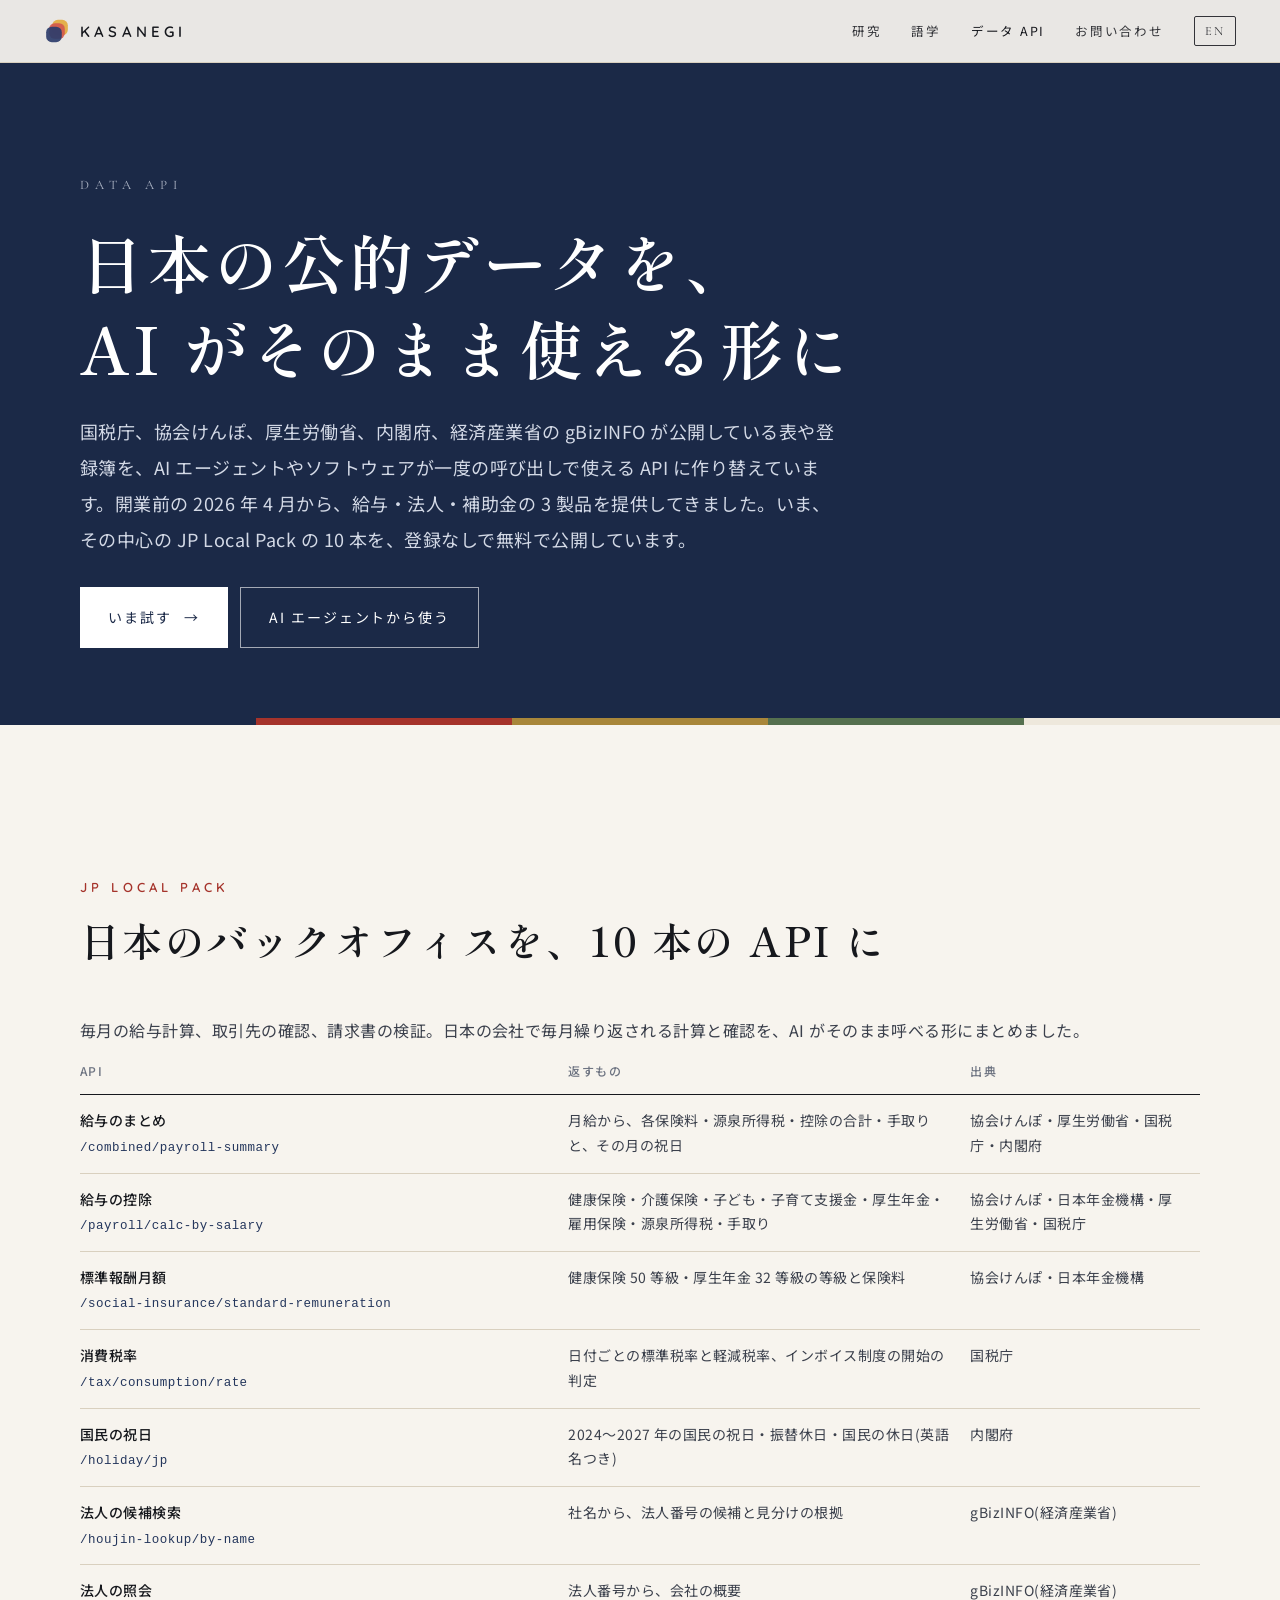
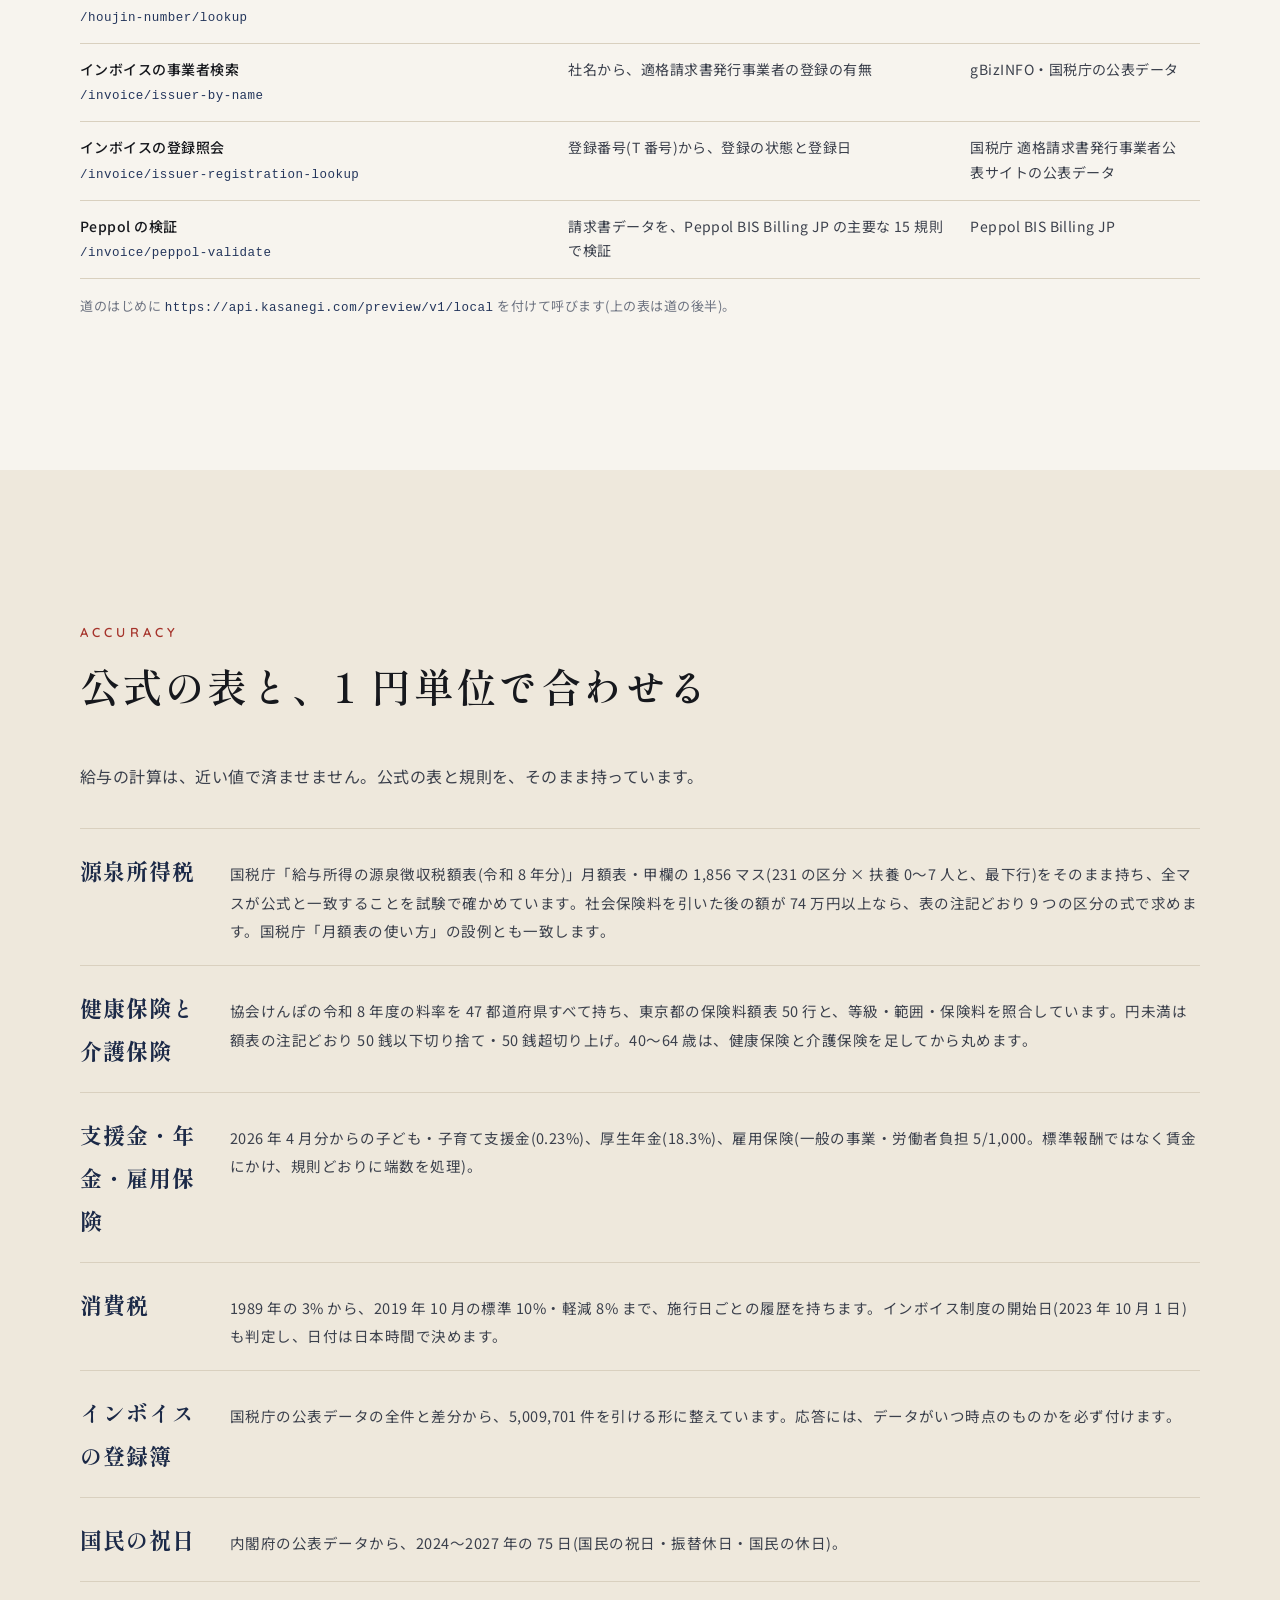
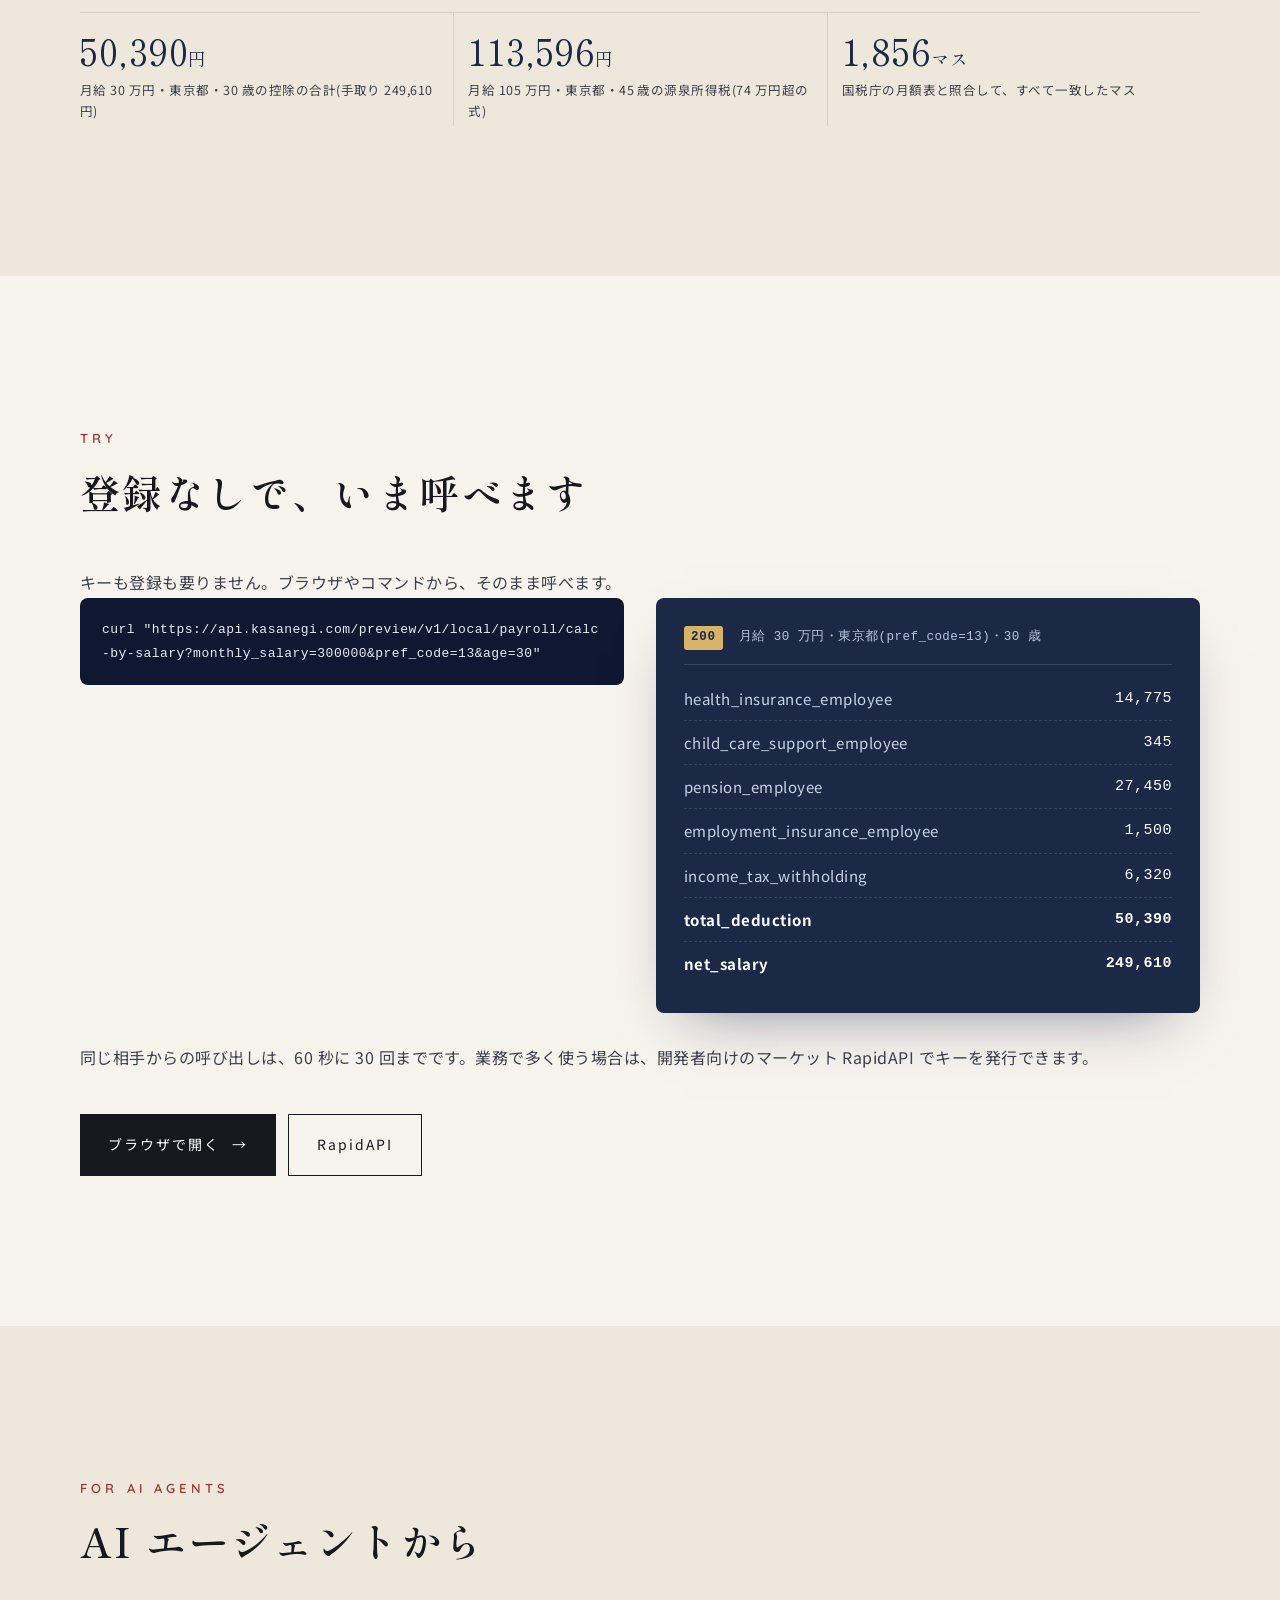
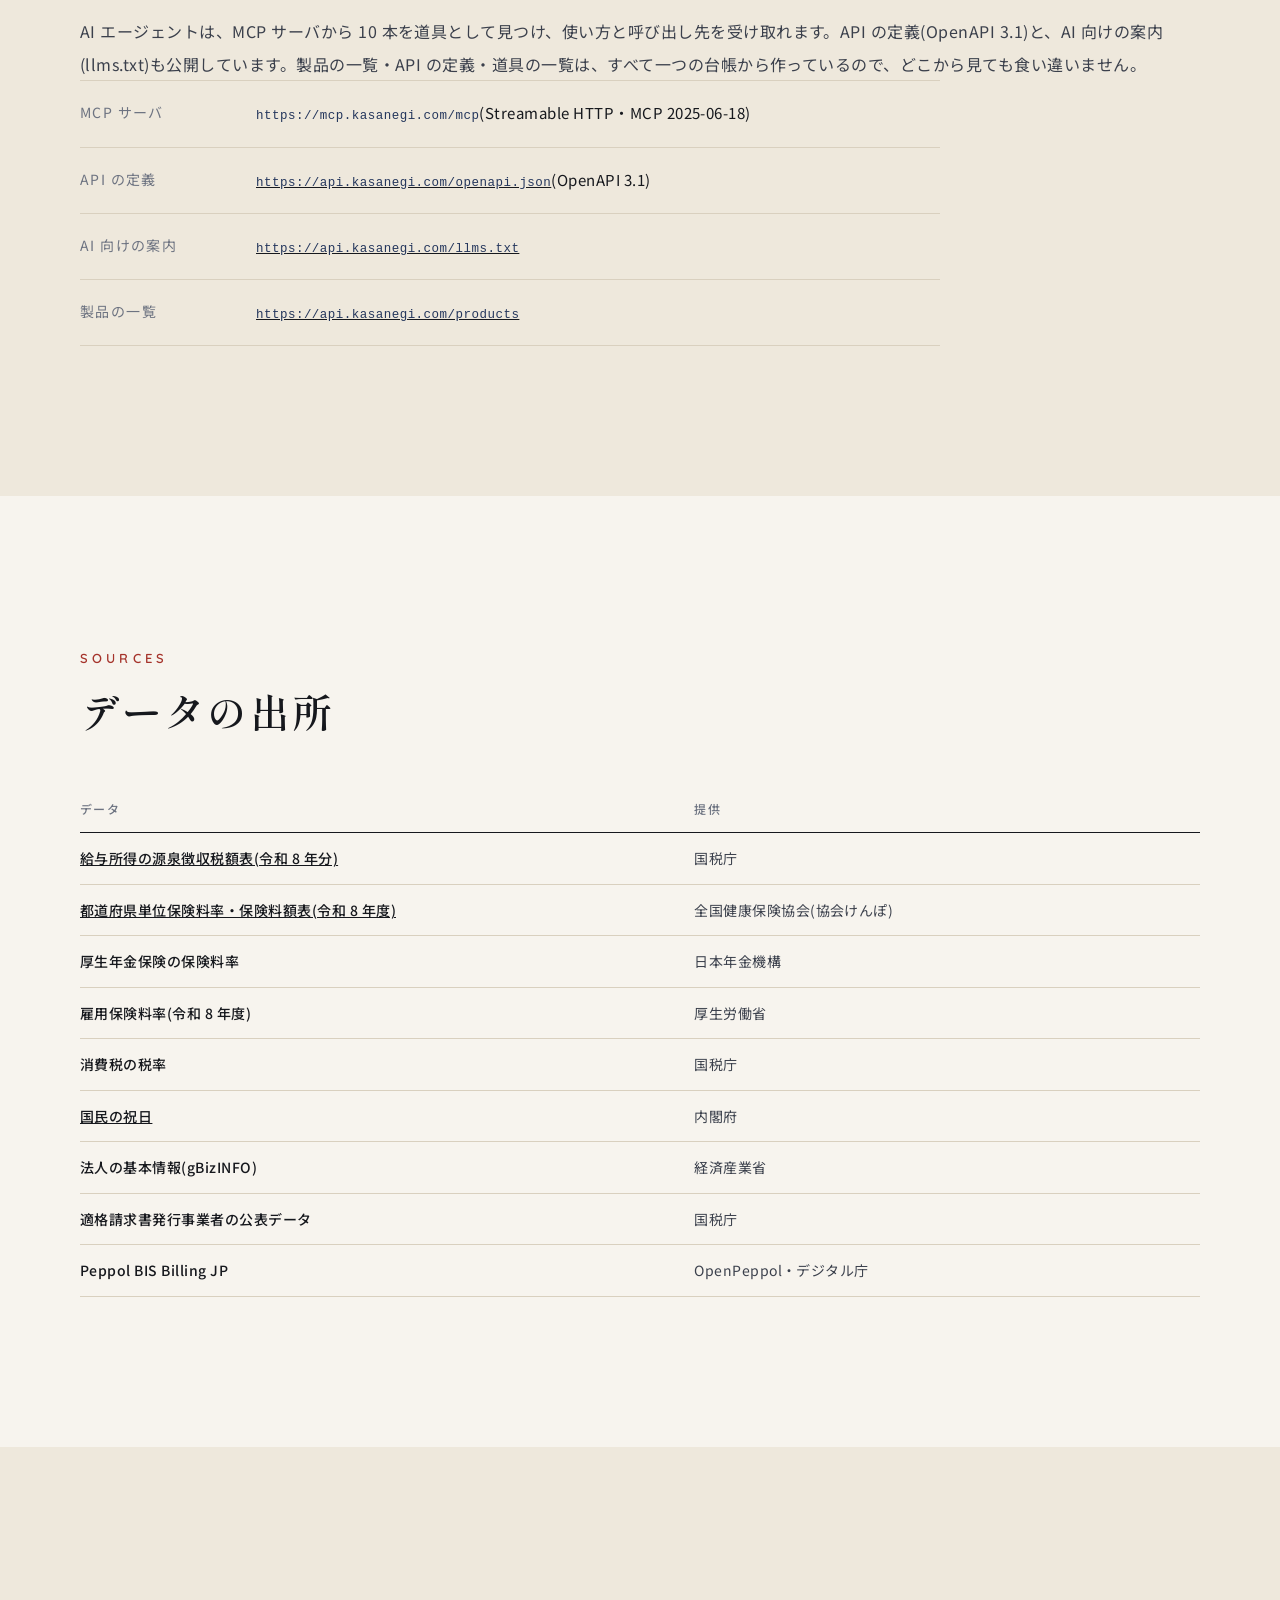
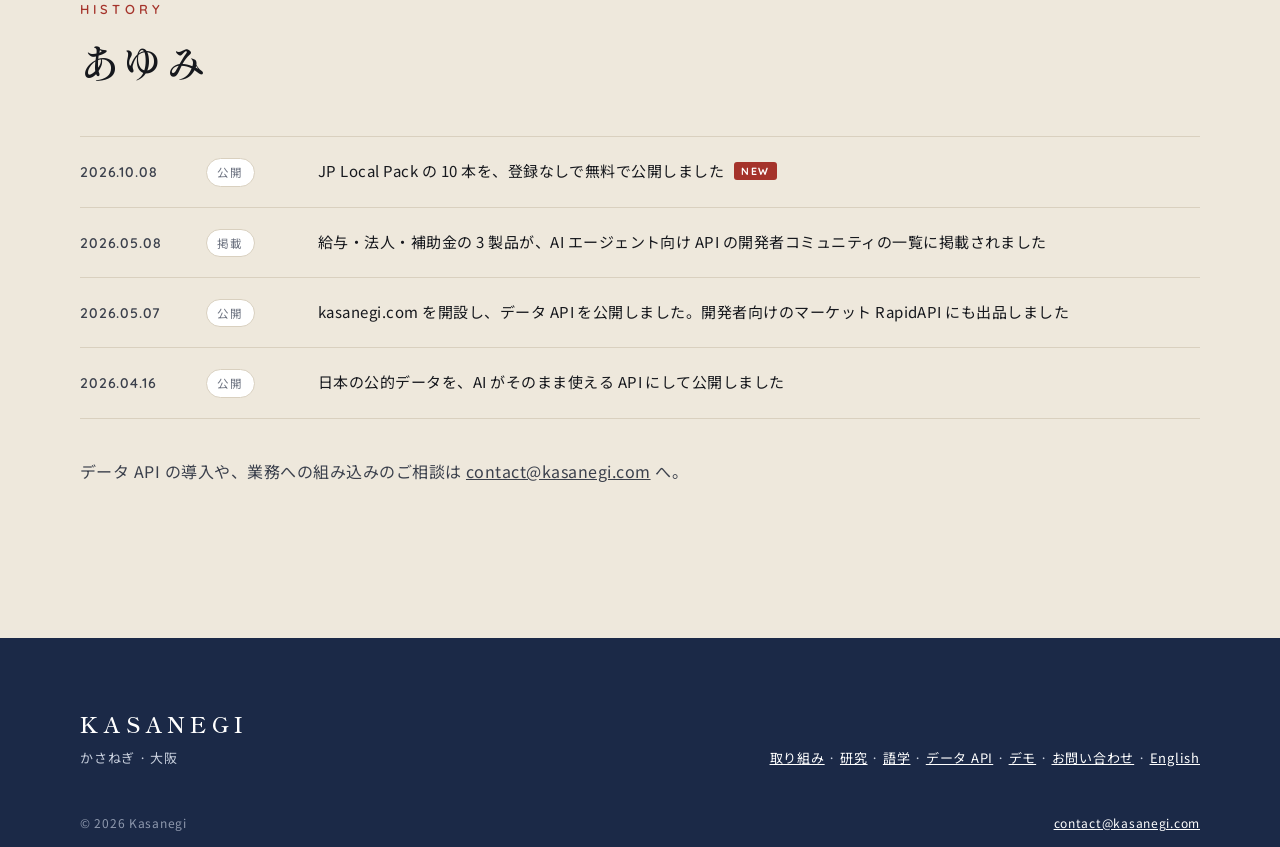
==== api/index.html @ bdefca05 "Add /api/ page: JP Local Pack's 10 APIs, accuracy against official tables, try without signup, MCP/O" ====
<!doctype html>
<html lang="ja">
<head>
<meta charset="utf-8">
<meta name="viewport" content="width=device-width,initial-scale=1">
<title>データ API JP Local Pack | かさねぎ Kasanegi</title>
<meta name="description" content="日本の公的データを、AI エージェントがそのまま使える API に。給与・社会保険・源泉所得税・消費税・祝日・法人番号・インボイス・Peppol の 10 本を、登録なしで無料で公開しています。MCP 対応。">
<link rel="canonical" href="https://kasanegi.com/api/">
<meta property="og:type" content="website">
<meta property="og:site_name" content="かさねぎ Kasanegi">
<meta property="og:title" content="データ API JP Local Pack | かさねぎ">
<meta property="og:description" content="給与・社会保険・源泉所得税・消費税・祝日・法人番号・インボイス・Peppol。日本のバックオフィスの公的データを、AI エージェントがそのまま呼べる 10 本の API に。">
<meta property="og:image" content="https://kasanegi.com/assets/og.png">
<meta property="og:url" content="https://kasanegi.com/api/">
<meta name="twitter:card" content="summary_large_image">
<link rel="icon" href="/assets/kasanegi-mark.svg" type="image/svg+xml">
<link rel="preconnect" href="https://fonts.googleapis.com">
<link rel="preconnect" href="https://fonts.gstatic.com" crossorigin>
<link href="https://fonts.googleapis.com/css2?family=Quicksand:wght@500;600;700&family=Shippori+Mincho:wght@500;600;700&family=Noto+Sans+JP:wght@400;500;700&family=Cormorant+Garamond:wght@500;600&display=swap" rel="stylesheet">
<link rel="stylesheet" href="/assets/style.css">
<script>document.documentElement.classList.add('js')</script>
<style>
  html:not(.js) .reveal{opacity:1;transform:none}
  .together .lede{text-wrap:pretty;word-break:auto-phrase}
  .phero h1{word-break:auto-phrase}
  .nw{display:inline-block}
  .sub-h{margin:84px 0 22px}
  .sub-h + .plate{margin-top:0}
  .split.top-start{align-items:start}
  .split.method-note{margin-top:96px;align-items:start}
  .visual h3{font-size:22px}
  .visual .tag{font-size:12px;letter-spacing:.14em;color:var(--beni);margin-bottom:6px}
  .visual .facts{margin-top:16px}
  .visual .facts > div,.horizon .facts > div{grid-template-columns:4.6em 1fr;gap:12px;padding:12px 0}
  .visual .facts dt,.horizon .facts dt{font-size:12.5px;padding-top:2px}
  .visual .facts dd,.horizon .facts dd{font-size:14px;line-height:1.85;color:var(--ink2)}

  /* 段の工程図 */
  .steps{list-style:none;margin-top:56px;display:grid;grid-template-columns:repeat(4,minmax(0,1fr));border-top:2px solid var(--ai)}
  .step{position:relative;padding:30px 22px 6px 0}
  .step + .step{padding-left:22px;border-left:1px solid var(--line)}
  .step::before{content:"";position:absolute;top:-8px;left:-7px;width:14px;height:14px;border-radius:50%;background:var(--paper2);border:2px solid var(--ai)}
  .step:first-child::before{left:0}
  .step .k{display:block;font-family:var(--latin);font-size:40px;line-height:1;color:var(--beni)}
  .step h3{font-size:19px;line-height:1.6;margin:14px 0 4px}
  .step dt{margin-top:16px;font-size:12px;letter-spacing:.14em;color:var(--mute)}
  .step dd{margin-top:4px;font-size:14px;line-height:1.85;color:var(--ink2)}
  .step dd.res{color:var(--ink)}
  @media(max-width:980px){.steps{grid-template-columns:repeat(2,minmax(0,1fr))}.step:nth-child(3){padding-left:0;border-left:0}.step:nth-child(n+3){margin-top:30px;border-top:1px solid var(--line)}.step:nth-child(3)::before{left:0}}
  @media(max-width:600px){.steps{grid-template-columns:1fr}.step,.step + .step{padding:30px 0 6px;border-left:0}.step + .step{margin-top:24px;border-top:1px solid var(--line)}.step::before,.step:nth-child(3)::before{left:0}}

  /* 模式図 */
  .rrim{margin:0}
  .rrim svg{width:100%;height:auto;display:block;overflow:visible}
  .rrim text{font-family:var(--sans);font-size:12px;fill:var(--ink2)}
  .rrim .th{font-family:var(--serif);font-size:13.5px;font-weight:600;fill:var(--ink)}
  .rrim .sm{font-size:10.5px;fill:var(--mute)}

  /* 表 */
  .tbl{width:100%;border-collapse:collapse;table-layout:fixed;font-size:14px;line-height:1.75}
  .tbl col.c1{width:34%}.tbl col.c2{width:28%}.tbl col.c3{width:16%}.tbl col.c4{width:22%}
  .tbl th,.tbl td{text-align:left;vertical-align:top;padding:13px 18px 13px 0;border-bottom:1px solid var(--line)}
  .tbl thead th{font-size:12px;font-weight:500;letter-spacing:.12em;color:var(--mute);border-bottom:1px solid var(--ink)}
  .tbl tbody th{font-weight:500;color:var(--ink)}
  .tbl td{color:var(--ink2)}
  @media(max-width:720px){.tbl thead{display:none}.tbl,.tbl tbody,.tbl tr,.tbl th,.tbl td{display:block;width:auto}.tbl tr{padding:14px 0;border-bottom:1px solid var(--line)}.tbl tbody th,.tbl td{border:0;padding:2px 0;width:auto}.tbl td::before{content:attr(data-l);display:inline-block;min-width:4.4em;margin-right:8px;font-size:11.5px;letter-spacing:.1em;color:var(--mute)}}

  /* 直径に合わせた並べ図 */
  .dgrid{margin-top:32px;display:grid;grid-template-columns:repeat(4,minmax(0,1fr));gap:30px 22px}
  .dgrid figure{margin:0}
  .dgrid img{width:100%;height:auto;aspect-ratio:1/1;background:var(--paper);border:1px solid var(--line);border-radius:3px}
  .dgrid figcaption{margin-top:10px;line-height:1.6}
  .dgrid figcaption b{display:block;font-family:var(--serif);font-size:16px;font-weight:600;letter-spacing:.04em}
  .dgrid figcaption span{display:block;font-size:12.5px;color:var(--mute)}
  .dgrid .dlegend{align-self:center;font-size:12.5px;line-height:1.85;color:var(--mute);padding-left:16px;border-left:2px solid var(--beni)}
  @media(max-width:760px){.dgrid{grid-template-columns:repeat(2,minmax(0,1fr));gap:24px 16px}.dgrid .dlegend{grid-column:1/-1}}

  /* 進み方の記録 */
  .tl{margin-top:36px}
  .tl p b{font-weight:700;color:var(--ink)}
  .tl p span{display:block;margin-top:2px;font-size:14.5px;color:var(--ink2)}
</style>
<script type="application/ld+json">
{
  "@context": "https://schema.org",
  "@type": "WebAPI",
  "name": "JP Local Pack",
  "description": "Japanese public data as APIs for AI agents: payroll deductions, social insurance grades, withholding income tax (NTA monthly table, all 1,856 cells), consumption tax, national holidays, corporate numbers, qualified invoice issuer registry, and Peppol invoice validation.",
  "url": "https://kasanegi.com/api/",
  "documentation": "https://api.kasanegi.com/openapi.json",
  "termsOfService": "https://kasanegi.com/api/",
  "provider": {"@type": "Organization", "name": "Kasanegi", "alternateName": "かさねぎ", "url": "https://kasanegi.com/"},
  "isAccessibleForFree": true
}
</script>
</head>
<body>

<header class="top always" id="top">
  <a class="brand" href="/" aria-label="かさねぎ トップへ"><img src="/assets/kasanegi-mark.svg" alt="" width="26" height="26"><span class="logo-type">KASANEGI</span></a>
  <nav aria-label="メイン">
    <a href="/research/">研究</a>
    <a href="/reader/">語学</a>
    <a href="/api/" aria-current="page">データ API</a>
    <a class="hide-sm" href="/#contact">お問い合わせ</a>
    <a class="lang" href="/en/" hreflang="en" lang="en">EN</a>
  </nav>
</header>

<main>

<section class="phero">
  <div class="wrap">
    <p class="kicker">DATA API</p>
    <h1>日本の公的データを、<span class="nw">AI がそのまま使える形に</span></h1>
    <p>国税庁、協会けんぽ、厚生労働省、内閣府、経済産業省の gBizINFO が公開している表や登録簿を、AI エージェントやソフトウェアが一度の呼び出しで使える API に作り替えています。開業前の 2026 年 4 月から、給与・法人・補助金の 3 製品を提供してきました。いま、その中心の JP Local Pack の 10 本を、登録なしで無料で公開しています。</p>
    <div class="btns"><a class="btn light" href="#try">いま試す <span class="arrow">→</span></a><a class="btn ghost on-dark" href="#agents">AI エージェントから使う</a></div>
  </div>
</section>

<div class="kasane" aria-hidden="true"><i></i><i></i><i></i><i></i><i></i></div>

<section class="block" id="local-pack">
  <div class="wrap">
    <div class="reveal">
      <p class="eyebrow">JP LOCAL PACK</p>
      <h2 class="sec-h">日本のバックオフィスを、10 本の API に</h2>
      <p class="body">毎月の給与計算、取引先の確認、請求書の検証。日本の会社で毎月繰り返される計算と確認を、AI がそのまま呼べる形にまとめました。</p>
    </div>
    <div class="reveal">
      <table class="tbl api-tbl">
        <colgroup><col class="c1"><col class="c2"><col class="c3"></colgroup>
        <thead><tr><th scope="col">API</th><th scope="col">返すもの</th><th scope="col">出典</th></tr></thead>
        <tbody>
          <tr><th scope="row">給与のまとめ<br><code class="ep">/combined/payroll-summary</code></th><td data-l="返すもの">月給から、各保険料・源泉所得税・控除の合計・手取りと、その月の祝日</td><td data-l="出典">協会けんぽ・厚生労働省・国税庁・内閣府</td></tr>
          <tr><th scope="row">給与の控除<br><code class="ep">/payroll/calc-by-salary</code></th><td data-l="返すもの">健康保険・介護保険・子ども・子育て支援金・厚生年金・雇用保険・源泉所得税・手取り</td><td data-l="出典">協会けんぽ・日本年金機構・厚生労働省・国税庁</td></tr>
          <tr><th scope="row">標準報酬月額<br><code class="ep">/social-insurance/standard-remuneration</code></th><td data-l="返すもの">健康保険 50 等級・厚生年金 32 等級の等級と保険料</td><td data-l="出典">協会けんぽ・日本年金機構</td></tr>
          <tr><th scope="row">消費税率<br><code class="ep">/tax/consumption/rate</code></th><td data-l="返すもの">日付ごとの標準税率と軽減税率、インボイス制度の開始の判定</td><td data-l="出典">国税庁</td></tr>
          <tr><th scope="row">国民の祝日<br><code class="ep">/holiday/jp</code></th><td data-l="返すもの">2024〜2027 年の国民の祝日・振替休日・国民の休日(英語名つき)</td><td data-l="出典">内閣府</td></tr>
          <tr><th scope="row">法人の候補検索<br><code class="ep">/houjin-lookup/by-name</code></th><td data-l="返すもの">社名から、法人番号の候補と見分けの根拠</td><td data-l="出典">gBizINFO(経済産業省)</td></tr>
          <tr><th scope="row">法人の照会<br><code class="ep">/houjin-number/lookup</code></th><td data-l="返すもの">法人番号から、会社の概要</td><td data-l="出典">gBizINFO(経済産業省)</td></tr>
          <tr><th scope="row">インボイスの事業者検索<br><code class="ep">/invoice/issuer-by-name</code></th><td data-l="返すもの">社名から、適格請求書発行事業者の登録の有無</td><td data-l="出典">gBizINFO・国税庁の公表データ</td></tr>
          <tr><th scope="row">インボイスの登録照会<br><code class="ep">/invoice/issuer-registration-lookup</code></th><td data-l="返すもの">登録番号(T 番号)から、登録の状態と登録日</td><td data-l="出典">国税庁 適格請求書発行事業者公表サイトの公表データ</td></tr>
          <tr><th scope="row">Peppol の検証<br><code class="ep">/invoice/peppol-validate</code></th><td data-l="返すもの">請求書データを、Peppol BIS Billing JP の主要な 15 規則で検証</td><td data-l="出典">Peppol BIS Billing JP</td></tr>
        </tbody>
      </table>
      <p class="note">道のはじめに <code>https://api.kasanegi.com/preview/v1/local</code> を付けて呼びます(上の表は道の後半)。</p>
    </div>
  </div>
</section>

<section class="block alt" id="accuracy">
  <div class="wrap">
    <div class="reveal">
      <p class="eyebrow">ACCURACY</p>
      <h2 class="sec-h">公式の表と、1 円単位で合わせる</h2>
      <p class="body">給与の計算は、近い値で済ませません。公式の表と規則を、そのまま持っています。</p>
    </div>
    <ul class="points reveal">
      <li><b>源泉所得税</b><span>国税庁「給与所得の源泉徴収税額表(令和 8 年分)」月額表・甲欄の 1,856 マス(231 の区分 × 扶養 0〜7 人と、最下行)をそのまま持ち、全マスが公式と一致することを試験で確かめています。社会保険料を引いた後の額が 74 万円以上なら、表の注記どおり 9 つの区分の式で求めます。国税庁「月額表の使い方」の設例とも一致します。</span></li>
      <li><b>健康保険と介護保険</b><span>協会けんぽの令和 8 年度の料率を 47 都道府県すべて持ち、東京都の保険料額表 50 行と、等級・範囲・保険料を照合しています。円未満は額表の注記どおり 50 銭以下切り捨て・50 銭超切り上げ。40〜64 歳は、健康保険と介護保険を足してから丸めます。</span></li>
      <li><b>支援金・年金・雇用保険</b><span>2026 年 4 月分からの子ども・子育て支援金(0.23%)、厚生年金(18.3%)、雇用保険(一般の事業・労働者負担 5/1,000。標準報酬ではなく賃金にかけ、規則どおりに端数を処理)。</span></li>
      <li><b>消費税</b><span>1989 年の 3% から、2019 年 10 月の標準 10%・軽減 8% まで、施行日ごとの履歴を持ちます。インボイス制度の開始日(2023 年 10 月 1 日)も判定し、日付は日本時間で決めます。</span></li>
      <li><b>インボイスの登録簿</b><span>国税庁の公表データの全件と差分から、5,009,701 件を引ける形に整えています。応答には、データがいつ時点のものかを必ず付けます。</span></li>
      <li><b>国民の祝日</b><span>内閣府の公表データから、2024〜2027 年の 75 日(国民の祝日・振替休日・国民の休日)。</span></li>
    </ul>
    <dl class="stats reveal">
      <div><dt>50,390<small style="font-size:.5em">円</small></dt><dd>月給 30 万円・東京都・30 歳の控除の合計(手取り 249,610 円)</dd></div>
      <div><dt>113,596<small style="font-size:.5em">円</small></dt><dd>月給 105 万円・東京都・45 歳の源泉所得税(74 万円超の式)</dd></div>
      <div><dt>1,856<small style="font-size:.5em">マス</small></dt><dd>国税庁の月額表と照合して、すべて一致したマス</dd></div>
    </dl>
  </div>
</section>

<section class="block" id="try">
  <div class="wrap">
    <div class="reveal">
      <p class="eyebrow">TRY</p>
      <h2 class="sec-h">登録なしで、いま呼べます</h2>
      <p class="body">キーも登録も要りません。ブラウザやコマンドから、そのまま呼べます。</p>
    </div>
    <div class="try-grid reveal">
      <pre class="codeblock"><code>curl "https://api.kasanegi.com/preview/v1/local/payroll/calc-by-salary?monthly_salary=300000&amp;pref_code=13&amp;age=30"</code></pre>
      <div class="api-card">
        <p class="api-req"><span>200</span> 月給 30 万円・東京都(pref_code=13)・30 歳</p>
        <dl class="api-res">
          <div><dt>health_insurance_employee</dt><dd>14,775</dd></div>
          <div><dt>child_care_support_employee</dt><dd>345</dd></div>
          <div><dt>pension_employee</dt><dd>27,450</dd></div>
          <div><dt>employment_insurance_employee</dt><dd>1,500</dd></div>
          <div><dt>income_tax_withholding</dt><dd>6,320</dd></div>
          <div class="sum"><dt>total_deduction</dt><dd>50,390</dd></div>
          <div class="sum"><dt>net_salary</dt><dd>249,610</dd></div>
        </dl>
      </div>
    </div>
    <p class="body reveal" style="margin-top:28px">同じ相手からの呼び出しは、60 秒に 30 回までです。業務で多く使う場合は、開発者向けのマーケット RapidAPI でキーを発行できます。</p>
    <div class="btns reveal"><a class="btn" href="https://api.kasanegi.com/preview/v1/local/payroll/calc-by-salary?monthly_salary=300000&amp;pref_code=13&amp;age=30" rel="noopener">ブラウザで開く <span class="arrow">→</span></a><a class="btn ghost" href="https://rapidapi.com/kasanegi123/api/jp-local-pack-japan-payroll-invoice-tax-apis" rel="noopener">RapidAPI</a></div>
  </div>
</section>

<section class="block alt" id="agents">
  <div class="wrap">
    <div class="reveal">
      <p class="eyebrow">FOR AI AGENTS</p>
      <h2 class="sec-h">AI エージェントから</h2>
      <p class="body">AI エージェントは、MCP サーバから 10 本を道具として見つけ、使い方と呼び出し先を受け取れます。API の定義(OpenAPI 3.1)と、AI 向けの案内(llms.txt)も公開しています。製品の一覧・API の定義・道具の一覧は、すべて一つの台帳から作っているので、どこから見ても食い違いません。</p>
    </div>
    <dl class="facts reveal">
      <div><dt>MCP サーバ</dt><dd><code>https://mcp.kasanegi.com/mcp</code>(Streamable HTTP・MCP 2025-06-18)</dd></div>
      <div><dt>API の定義</dt><dd><a href="https://api.kasanegi.com/openapi.json" rel="noopener"><code>https://api.kasanegi.com/openapi.json</code></a>(OpenAPI 3.1)</dd></div>
      <div><dt>AI 向けの案内</dt><dd><a href="https://api.kasanegi.com/llms.txt" rel="noopener"><code>https://api.kasanegi.com/llms.txt</code></a></dd></div>
      <div><dt>製品の一覧</dt><dd><a href="https://api.kasanegi.com/products" rel="noopener"><code>https://api.kasanegi.com/products</code></a></dd></div>
    </dl>
  </div>
</section>

<section class="block" id="sources">
  <div class="wrap reveal">
    <p class="eyebrow">SOURCES</p>
    <h2 class="sec-h">データの出所</h2>
    <table class="tbl src-tbl">
      <colgroup><col class="c1"><col class="c2"></colgroup>
      <thead><tr><th scope="col">データ</th><th scope="col">提供</th></tr></thead>
      <tbody>
        <tr><th scope="row"><a href="https://www.nta.go.jp/publication/pamph/gensen/zeigakuhyo2026/01.htm" rel="noopener">給与所得の源泉徴収税額表(令和 8 年分)</a></th><td data-l="提供">国税庁</td></tr>
        <tr><th scope="row"><a href="https://www.kyoukaikenpo.or.jp/about/business/insurance_rate/rate_prefectures/r08/index.html" rel="noopener">都道府県単位保険料率・保険料額表(令和 8 年度)</a></th><td data-l="提供">全国健康保険協会(協会けんぽ)</td></tr>
        <tr><th scope="row">厚生年金保険の保険料率</th><td data-l="提供">日本年金機構</td></tr>
        <tr><th scope="row">雇用保険料率(令和 8 年度)</th><td data-l="提供">厚生労働省</td></tr>
        <tr><th scope="row">消費税の税率</th><td data-l="提供">国税庁</td></tr>
        <tr><th scope="row"><a href="https://www8.cao.go.jp/chosei/shukujitsu/gaiyou.html" rel="noopener">国民の祝日</a></th><td data-l="提供">内閣府</td></tr>
        <tr><th scope="row">法人の基本情報(gBizINFO)</th><td data-l="提供">経済産業省</td></tr>
        <tr><th scope="row">適格請求書発行事業者の公表データ</th><td data-l="提供">国税庁</td></tr>
        <tr><th scope="row">Peppol BIS Billing JP</th><td data-l="提供">OpenPeppol・デジタル庁</td></tr>
      </tbody>
    </table>
  </div>
</section>

<section class="block alt" id="history">
  <div class="wrap reveal">
    <p class="eyebrow">HISTORY</p>
    <h2 class="sec-h">あゆみ</h2>
    <ul class="news">
      <li class="new"><time datetime="2026-10-08">2026.10.08</time><span class="tag">公開</span><p>JP Local Pack の 10 本を、登録なしで無料で公開しました</p></li>
      <li><time datetime="2026-05-08">2026.05.08</time><span class="tag">掲載</span><p>給与・法人・補助金の 3 製品が、AI エージェント向け API の開発者コミュニティの一覧に掲載されました</p></li>
      <li><time datetime="2026-05-07">2026.05.07</time><span class="tag">公開</span><p>kasanegi.com を開設し、データ API を公開しました。開発者向けのマーケット RapidAPI にも出品しました</p></li>
      <li><time datetime="2026-04-16">2026.04.16</time><span class="tag">公開</span><p>日本の公的データを、AI がそのまま使える API にして公開しました</p></li>
    </ul>
    <p class="body" style="margin-top:36px">データ API の導入や、業務への組み込みのご相談は <a href="mailto:contact@kasanegi.com">contact@kasanegi.com</a> へ。</p>
  </div>
</section>

</main>

<footer>
  <div class="wrap">
    <div class="grid">
      <div>
        <a class="mark logo-type" href="/" style="font-size:22px">KASANEGI</a>
        <p class="meta">かさねぎ · 大阪</p>
      </div>
      <p class="meta"><a href="/#projects">取り組み</a> · <a href="/research/">研究</a> · <a href="/reader/">語学</a> · <a href="/api/">データ API</a> · <a href="/demo/">デモ</a> · <a href="/#contact">お問い合わせ</a> · <a href="/en/" hreflang="en" lang="en">English</a></p>
    </div>
    <div class="small"><span>© 2026 Kasanegi</span><a href="mailto:contact@kasanegi.com">contact@kasanegi.com</a></div>
  </div>
</footer>

<script>
(function(){
  var els=document.querySelectorAll('.reveal');
  if(!('IntersectionObserver' in window)){els.forEach(function(e){e.classList.add('on')});return}
  var io=new IntersectionObserver(function(entries){entries.forEach(function(en){if(en.isIntersecting){en.target.classList.add('on');io.unobserve(en.target)}})},{rootMargin:'0px 0px -8% 0px'});
  els.forEach(function(e){io.observe(e)});
})();
</script>
</body>
</html>
---- assets/style.css ----
:root{
  --ink:#16181d;--ink2:#3b404c;--mute:#6d7381;
  --paper:#f7f4ee;--paper2:#eee8dc;--line:#d9d0bf;
  --ai:#1b2947;--ai2:#24365c;--beni:#a5332b;--kin:#a8863a;--moe:#55704f;
  --serif:"Shippori Mincho","Noto Serif JP","Yu Mincho",serif;
  --sans:"Noto Sans JP","Hiragino Sans","Yu Gothic",system-ui,sans-serif;
  --latin:"Cormorant Garamond","Shippori Mincho",serif;
}
*{box-sizing:border-box;margin:0;padding:0}
html{scroll-behavior:smooth}
body{background:var(--paper);color:var(--ink);font-family:var(--sans);font-size:16px;line-height:1.95;letter-spacing:.03em;-webkit-font-smoothing:antialiased;overflow-x:hidden}
img{max-width:100%;height:auto;display:block}
a{color:inherit}
.wrap{width:min(1120px,calc(100% - 32px));margin-inline:auto}
.narrow{width:min(820px,calc(100% - 32px));margin-inline:auto}

/* header */
.top{position:fixed;inset:0 0 auto 0;z-index:30;display:flex;justify-content:space-between;align-items:center;padding:16px clamp(16px,4vw,44px);transition:background .4s,color .4s,box-shadow .4s;color:#fff}
.top.solid,.top.always{background:rgba(247,244,238,.94);backdrop-filter:blur(10px);color:var(--ink);box-shadow:0 1px 0 var(--line)}
.top .mark{font-family:var(--serif);font-size:19px;font-weight:600;letter-spacing:.24em;text-decoration:none}
.top nav{display:flex;gap:clamp(12px,2.6vw,30px);font-size:12.5px;letter-spacing:.14em;align-items:center}
.top nav a{text-decoration:none;opacity:.86;transition:opacity .2s}
.top nav a:hover,.top nav a[aria-current]{opacity:1}
.top nav .lang{border:1px solid currentColor;padding:2px 10px;border-radius:2px;font-family:var(--latin);letter-spacing:.18em}
@media(max-width:680px){.top nav .hide-sm{display:none}}

/* hero */
.hero{position:relative;min-height:100svh;display:grid;place-items:center;color:#fff;overflow:hidden;background:var(--ai)}
.hero .bg{position:absolute;inset:-6%;background:url(/assets/oikeyama.png) center/cover no-repeat;opacity:.62;filter:blur(1.5px) saturate(1.25) contrast(1.08);animation:drift 40s ease-in-out infinite alternate}
@keyframes drift{from{transform:scale(1.04) translate(0,0)}to{transform:scale(1.12) translate(-1.5%,-1%)}}
.hero::after{content:"";position:absolute;inset:0;background:radial-gradient(ellipse at 50% 42%,rgba(18,26,48,.25) 0%,rgba(18,26,48,.62) 60%,rgba(14,20,38,.94) 100%)}
.hero .in{position:relative;z-index:2;text-align:center;padding:128px 0 96px;width:min(980px,calc(100% - 32px))}
.hero .kicker{font-family:var(--latin);font-size:13px;letter-spacing:.5em;opacity:.82;margin-bottom:30px}
.hero h1{font-family:var(--serif);font-weight:600;font-size:clamp(64px,14vw,176px);letter-spacing:.14em;line-height:1;margin:0 0 30px .14em;text-shadow:0 2px 40px rgba(0,0,0,.35)}
.hero .lead{font-family:var(--serif);font-size:clamp(19px,2.8vw,30px);letter-spacing:.1em;line-height:1.75}
.hero .sub{margin-top:20px;font-size:14px;opacity:.86;letter-spacing:.06em;line-height:1.9}
.gates{margin:60px auto 0;display:grid;grid-template-columns:repeat(3,minmax(0,1fr));gap:12px;max-width:840px}
.gates a{display:block;padding:20px 20px 18px;border:1px solid rgba(255,255,255,.32);background:rgba(255,255,255,.06);backdrop-filter:blur(8px);text-decoration:none;text-align:left;transition:background .3s,border-color .3s,transform .3s}
.gates a:hover{background:rgba(255,255,255,.14);border-color:rgba(255,255,255,.75);transform:translateY(-2px)}
.gates small{display:block;font-family:var(--latin);font-size:12px;letter-spacing:.3em;opacity:.72;margin-bottom:6px}
.gates b{display:block;font-family:var(--serif);font-size:19px;font-weight:600;letter-spacing:.08em}
.gates span{display:block;font-size:12.5px;opacity:.82;margin-top:4px;line-height:1.7}
@media(max-width:720px){.gates{grid-template-columns:1fr}}
@media(max-width:480px){.hero .lead{font-size:18px;letter-spacing:.03em}.hero .kicker{letter-spacing:.32em}.hero h1{letter-spacing:.08em;margin-left:.08em}}
.cue{position:absolute;bottom:22px;left:50%;transform:translateX(-50%);z-index:2;font-family:var(--latin);font-size:11px;letter-spacing:.5em;opacity:.7}
.cue::after{content:"";display:block;width:1px;height:34px;margin:10px auto 0;background:#fff;opacity:.6;animation:cue 2.2s ease-in-out infinite}
@keyframes cue{0%,100%{transform:scaleY(.4);transform-origin:top}50%{transform:scaleY(1);transform-origin:top}}

/* page hero (sub pages) */
.phero{padding:150px 0 70px;background:var(--ai);color:#fff;position:relative;overflow:hidden}
.phero .kicker{font-family:var(--latin);font-size:13px;letter-spacing:.45em;opacity:.8;margin-bottom:20px}
.phero h1{font-family:var(--serif);font-weight:600;font-size:clamp(34px,5.4vw,64px);line-height:1.35;letter-spacing:.05em}
.phero p{margin-top:22px;max-width:760px;color:#d3d9e6;font-size:clamp(15px,1.5vw,18px);line-height:2}

/* 襲の色目 — layered band */
.kasane{display:flex;height:7px}
.kasane i{flex:1}
.kasane i:nth-child(1){background:var(--ai)}
.kasane i:nth-child(2){background:var(--beni)}
.kasane i:nth-child(3){background:var(--kin)}
.kasane i:nth-child(4){background:var(--moe)}
.kasane i:nth-child(5){background:var(--paper2)}

/* sections */
section.block{padding:clamp(88px,12vw,150px) 0}
.alt{background:var(--paper2)}
.dark{background:var(--ai);color:#eef0f5}
.num{font-family:var(--serif);font-size:15px;letter-spacing:.42em;color:var(--beni);display:flex;align-items:center;gap:16px;margin-bottom:24px}
.num::after{content:"";height:1px;width:72px;background:currentColor;opacity:.55}
.dark .num{color:#d7b46a}
h2{font-family:var(--serif);font-weight:600;font-size:clamp(30px,4.8vw,58px);line-height:1.38;letter-spacing:.05em;margin-bottom:30px}
h3{font-family:var(--serif);font-weight:600;font-size:clamp(21px,2.4vw,28px);line-height:1.55;letter-spacing:.05em}
.lede{font-size:clamp(16px,1.55vw,18.5px);line-height:2.05;color:var(--ink2);max-width:780px}
.dark .lede{color:#cfd5e2}
.btn{display:inline-flex;align-items:center;gap:12px;margin-top:40px;padding:16px 28px;background:var(--ink);color:#fff;text-decoration:none;font-size:14px;letter-spacing:.14em;transition:background .25s,transform .25s;border:0;cursor:pointer}
.btn:hover{background:var(--beni);transform:translateY(-2px)}
.btn .arrow{transition:transform .25s}
.btn:hover .arrow{transform:translateX(4px)}
.btn.light{background:#fff;color:var(--ai)}
.btn.light:hover{background:#d7b46a;color:var(--ai)}
.btn.ghost{background:transparent;color:var(--ink);border:1px solid var(--ink)}
.btn.ghost:hover{background:var(--ink);color:#fff}
.btns{display:flex;flex-wrap:wrap;gap:12px}
.btns .btn{margin-top:40px}
.note{margin-top:14px;font-size:13px;color:var(--mute);letter-spacing:.04em}

/* plates */
.plate{margin-top:64px;position:relative}
.plate img{width:100%;border-radius:4px;box-shadow:0 30px 80px -30px rgba(27,41,71,.45)}
.plate figcaption,.cap{margin-top:14px;font-size:12.5px;color:var(--mute);letter-spacing:.03em;line-height:1.8}

/* big numbers */
.figs3{margin-top:72px;display:grid;grid-template-columns:repeat(3,minmax(0,1fr));border-top:1px solid var(--line)}
.figs3 > div{padding:34px 26px 6px 0}
.figs3 > div + div{padding-left:26px;border-left:1px solid var(--line)}
.figs3 .n{font-family:var(--serif);font-size:clamp(46px,6vw,76px);line-height:1;color:var(--ai);letter-spacing:.02em}
.figs3 .n small{font-size:.38em;margin-left:6px;letter-spacing:.06em}
.figs3 p{margin-top:16px;font-size:14px;line-height:1.85;color:var(--ink2)}
.dark .figs3{border-top-color:rgba(255,255,255,.18)}
.dark .figs3 > div + div{border-left-color:rgba(255,255,255,.18)}
.dark .figs3 .n{color:#e4c57c}
.dark .figs3 p{color:#c3cad9}
@media(max-width:760px){.figs3{grid-template-columns:1fr}.figs3 > div,.figs3 > div + div{padding:28px 0 4px;border-left:0;border-bottom:1px solid var(--line)}.dark .figs3 > div{border-bottom-color:rgba(255,255,255,.18)}}

/* horizons */
.horizon{margin-top:80px;display:grid;grid-template-columns:1.1fr 1fr;gap:clamp(28px,5vw,64px);align-items:center}
.horizon .shot img{border-radius:4px;box-shadow:0 24px 60px -28px rgba(27,41,71,.5)}
.horizon .shot figcaption{margin-top:12px;font-size:12px;color:var(--mute)}
.horizon h3{margin-bottom:24px}
.reach{list-style:none;display:grid;gap:0}
.reach li{display:grid;grid-template-columns:76px 1fr;gap:16px;align-items:baseline;padding:16px 0;border-bottom:1px solid var(--line)}
.reach b{font-family:var(--serif);font-size:20px;letter-spacing:.12em;color:var(--beni)}
.reach span{font-size:15px;color:var(--ink2)}
@media(max-width:820px){.horizon{grid-template-columns:1fr}}

/* split */
.split{display:grid;grid-template-columns:1fr 1fr;gap:clamp(32px,6vw,80px);align-items:center;margin-top:16px}
.split .visual{background:#fff;border:1px solid var(--line);border-radius:4px;padding:clamp(20px,4vw,44px);box-shadow:0 24px 60px -34px rgba(27,41,71,.4)}
@media(max-width:860px){.split{grid-template-columns:1fr}}
.points{list-style:none;margin-top:36px;display:grid;gap:0}
.points li{padding:20px 0;border-top:1px solid var(--line);display:grid;grid-template-columns:132px 1fr;gap:18px;align-items:baseline}
.points li:last-child{border-bottom:1px solid var(--line)}
.points b{font-family:var(--serif);font-size:22px;color:var(--ai);letter-spacing:.04em}
.points span{font-size:14.5px;color:var(--ink2)}
@media(max-width:480px){.points li{grid-template-columns:1fr;gap:4px}}

/* channels */
.channels{margin-top:56px;display:grid;grid-template-columns:1fr 1fr;gap:16px}
.channel{display:flex;align-items:center;gap:18px;padding:24px;border:1px solid rgba(255,255,255,.18);background:rgba(255,255,255,.04);text-decoration:none;transition:background .25s,border-color .25s}
.channel:hover{background:rgba(255,255,255,.1);border-color:rgba(255,255,255,.45)}
.channel .play{flex:none;width:46px;height:46px;border-radius:50%;background:var(--beni);display:grid;place-items:center}
.channel .play::before{content:"";border-left:13px solid #fff;border-top:8px solid transparent;border-bottom:8px solid transparent;margin-left:4px}
.channel b{display:block;font-family:var(--serif);font-size:18px;letter-spacing:.06em}
.channel span{display:block;font-size:12.5px;color:#aeb7c9;margin-top:2px}
@media(max-width:720px){.channels{grid-template-columns:1fr}}
.next{margin-top:56px;font-family:var(--serif);font-size:clamp(19px,2.2vw,24px);letter-spacing:.08em;line-height:1.9;color:#f1e3c0}

/* founder */
.founder{display:grid;grid-template-columns:300px 1fr;gap:clamp(28px,6vw,80px);align-items:start}
.founder .label{font-family:var(--latin);font-size:13px;letter-spacing:.4em;color:var(--beni)}
.founder .name{font-family:var(--serif);font-size:clamp(34px,4vw,46px);font-weight:600;letter-spacing:.14em;margin-top:14px;line-height:1.3}
.founder .roman{font-family:var(--latin);font-size:18px;letter-spacing:.16em;color:var(--mute);margin-top:6px}
.founder .title{display:inline-block;margin-top:20px;padding:5px 14px;border:1px solid var(--kin);color:var(--kin);font-size:13px;letter-spacing:.18em}
.founder .story{font-family:var(--serif);font-size:clamp(17px,1.8vw,21px);line-height:2.15;letter-spacing:.05em;color:var(--ink)}
.founder .story a{text-decoration-color:var(--kin);text-underline-offset:5px}
@media(max-width:820px){.founder{grid-template-columns:1fr}}

/* together */
.together{text-align:center}
.together h2{margin-bottom:22px}
.together .lede{margin-inline:auto}
.who3{margin:44px auto 0;display:grid;grid-template-columns:repeat(3,minmax(0,1fr));gap:12px;max-width:900px;text-align:left}
.who3 div{padding:22px;background:#fff;border:1px solid var(--line)}
.who3 b{display:block;font-family:var(--serif);font-size:17px;letter-spacing:.06em;color:var(--ai)}
.who3 span{display:block;margin-top:6px;font-size:13.5px;color:var(--ink2);line-height:1.8}
@media(max-width:760px){.who3{grid-template-columns:1fr}}

/* footer */
footer{background:var(--ai);color:#c9d0de;padding:64px 0 40px}
footer .grid{display:flex;flex-wrap:wrap;justify-content:space-between;gap:28px;align-items:flex-end}
footer .mark{font-family:var(--serif);font-size:28px;font-weight:600;letter-spacing:.24em;color:#fff;text-decoration:none}
footer .meta{font-size:13px;line-height:2;letter-spacing:.06em}
footer a{color:#fff}
footer .small{margin-top:40px;font-size:12px;color:#8e98ad;letter-spacing:.06em;display:flex;flex-wrap:wrap;gap:8px 24px;justify-content:space-between}

/* reveal */
.reveal{opacity:0;transform:translateY(22px);transition:opacity .9s ease,transform .9s ease}
.reveal.on{opacity:1;transform:none}
@media(prefers-reduced-motion:reduce){.reveal{opacity:1;transform:none;transition:none}.hero .bg{animation:none}}

/* ===== v3: opening, projects, news, profile, facts ===== */
.logo-type{font-family:"Quicksand","Zen Maru Gothic",var(--sans);font-weight:600;letter-spacing:.28em}
.top .brand{display:flex;align-items:center;gap:10px;text-decoration:none}
.top .brand img{width:26px;height:26px}
.top .brand span{font-size:15px}
.opening{position:relative;min-height:100vh;min-height:100svh;display:grid;place-items:center;background:var(--paper);overflow:hidden}
.opening .in{text-align:center}
.opening svg{width:clamp(120px,18vw,180px);height:auto;display:block;margin:0 auto}
.opening svg rect{opacity:0;transform:translateY(14px);animation:layer .9s cubic-bezier(.2,.8,.2,1) forwards}
.opening svg rect:nth-child(1){animation-delay:.15s}
.opening svg rect:nth-child(2){animation-delay:.4s}
.opening svg rect:nth-child(3){animation-delay:.65s}
@keyframes layer{to{opacity:1;transform:none}}
.opening .word{margin-top:34px;font-size:clamp(26px,4.2vw,40px);color:var(--ink);opacity:0;animation:fadeup .9s ease 1s forwards}
.opening .yomi{margin-top:10px;font-size:13px;letter-spacing:.5em;color:var(--mute);opacity:0;animation:fadeup .9s ease 1.2s forwards}
@keyframes fadeup{from{opacity:0;transform:translateY(8px)}to{opacity:1;transform:none}}
.opening .cue{color:var(--mute)}
.opening .cue::after{background:var(--mute)}
@media(prefers-reduced-motion:reduce){.opening svg rect,.opening .word,.opening .yomi{animation:none;opacity:1;transform:none}}

.eyebrow{font-family:"Quicksand",var(--sans);font-weight:600;font-size:13px;letter-spacing:.32em;color:var(--beni);margin-bottom:10px}
.dark .eyebrow{color:#e0b867}
.sec-h{font-family:var(--serif);font-weight:600;font-size:clamp(26px,3.4vw,40px);letter-spacing:.06em;line-height:1.5;margin-bottom:44px}
.body{font-size:16px;line-height:2.05;color:var(--ink2)}
.body + .body{margin-top:18px}
.about-grid{display:grid;grid-template-columns:1fr 1fr;gap:clamp(24px,5vw,64px)}
@media(max-width:820px){.about-grid{grid-template-columns:1fr}}

.proj{display:grid;grid-template-columns:1.05fr .95fr;gap:clamp(28px,5vw,72px);align-items:center;padding:clamp(40px,6vw,72px) 0;border-top:1px solid var(--line)}
.proj:first-of-type{border-top:0;padding-top:0}
.proj.flip .proj-fig{order:-1}
.proj-num{font-family:"Quicksand",var(--sans);font-weight:600;font-size:13px;letter-spacing:.2em;color:var(--mute);margin-bottom:12px}
.proj h3{font-family:var(--serif);font-size:clamp(23px,2.7vw,32px);margin-bottom:20px;line-height:1.5}
.proj-fig img{width:100%;border-radius:6px;box-shadow:0 26px 60px -30px rgba(27,41,71,.45)}
.proj-fig.svg{background:#fff;border:1px solid var(--line);border-radius:6px;padding:clamp(18px,3vw,36px)}
.proj-fig.svg img{box-shadow:none;border-radius:0}
.proj-fig figcaption{margin-top:12px;font-size:12.5px;color:var(--mute);line-height:1.8}
@media(max-width:860px){.proj{grid-template-columns:1fr}.proj.flip .proj-fig{order:0}}
.stats{display:grid;grid-template-columns:repeat(3,minmax(0,1fr));gap:0;margin-top:30px;border-top:1px solid var(--line)}
.stats > div{padding:18px 14px 4px 0}
.stats > div + div{padding-left:14px;border-left:1px solid var(--line)}
.stats dt{font-family:var(--serif);font-size:clamp(26px,3vw,36px);color:var(--ai);line-height:1.1;letter-spacing:.02em}
.stats dd{margin-top:8px;font-size:12.5px;line-height:1.75;color:var(--ink2)}
@media(max-width:480px){.stats{grid-template-columns:1fr}.stats > div,.stats > div + div{padding:14px 0 2px;border-left:0;border-bottom:1px solid var(--line)}}
.ch-links{display:flex;flex-wrap:wrap;gap:10px;margin-top:30px}
.ch-links a{display:inline-flex;align-items:center;gap:10px;padding:12px 18px;border:1px solid var(--line);background:#fff;text-decoration:none;font-size:14px;transition:border-color .2s,transform .2s}
.ch-links a:hover{border-color:var(--ink);transform:translateY(-1px)}
.ch-links i{width:22px;height:22px;border-radius:50%;background:var(--beni);display:grid;place-items:center}
.ch-links i::before{content:"";border-left:7px solid #fff;border-top:4.5px solid transparent;border-bottom:4.5px solid transparent;margin-left:2px}

.news{list-style:none;border-top:1px solid var(--line)}
.news li{display:grid;grid-template-columns:110px 96px 1fr;gap:16px;align-items:baseline;padding:20px 0;border-bottom:1px solid var(--line)}
.news time{font-family:"Quicksand",var(--sans);font-weight:600;font-size:14px;letter-spacing:.06em;color:var(--ink2)}
.news .tag{justify-self:start;font-size:11.5px;letter-spacing:.12em;padding:2px 10px;border:1px solid var(--line);border-radius:999px;color:var(--mute);background:#fff}
.news p{font-size:15px;line-height:1.8}
.news li.new p::after{content:"NEW";margin-left:10px;font-family:"Quicksand",var(--sans);font-weight:700;font-size:10.5px;letter-spacing:.14em;color:#fff;background:var(--beni);padding:2px 7px;border-radius:3px;vertical-align:2px}
@media(max-width:640px){.news li{grid-template-columns:1fr;gap:6px}}

.profile{display:grid;grid-template-columns:280px 1fr;gap:clamp(24px,5vw,64px);align-items:start}
.profile .name{font-family:var(--serif);font-size:30px;font-weight:600;letter-spacing:.14em}
.profile .kana{font-family:"Quicksand",var(--sans);font-size:14px;letter-spacing:.14em;color:var(--mute);margin-top:4px}
.profile .role{display:inline-block;margin-top:14px;font-size:12.5px;letter-spacing:.16em;padding:3px 12px;border:1px solid var(--kin);color:var(--kin)}
@media(max-width:760px){.profile{grid-template-columns:1fr}}

.facts{border-top:1px solid var(--line);max-width:860px}
.facts > div{display:grid;grid-template-columns:160px 1fr;gap:16px;padding:18px 0;border-bottom:1px solid var(--line)}
.facts dt{font-size:14px;color:var(--mute);letter-spacing:.1em}
.facts dd{font-size:15px;line-height:1.85}
@media(max-width:560px){.facts > div{grid-template-columns:1fr;gap:4px}}

.proj.solo{grid-template-columns:1fr}
.proj.solo .proj-text{max-width:820px}
.top{color:var(--ink)}
.top .lang{color:inherit}

/* ===== v4: phases (done / next) and roadmap ===== */
.phases{display:grid;gap:0;margin-top:28px;border-top:1px solid var(--line)}
.phase{padding:20px 0 6px}
.phase + .phase{border-top:1px dashed var(--line)}
.phase-label{display:flex;align-items:center;gap:10px;font-family:"Quicksand",var(--sans);font-weight:700;font-size:12.5px;letter-spacing:.2em;color:var(--mute);margin-bottom:8px}
.phase-label::before{content:"";width:9px;height:9px;border-radius:50%;background:var(--moe)}
.phase.next .phase-label{color:var(--beni)}
.phase.next .phase-label::before{background:var(--beni);box-shadow:0 0 0 4px rgba(165,51,43,.15)}
.phase .body{font-size:15.5px}
.phase.next .body{color:var(--ink);font-weight:500}
.lead-strong{font-family:var(--serif);font-size:clamp(18px,1.9vw,22px);line-height:1.95;letter-spacing:.04em;color:var(--ink);margin-top:30px;padding-left:18px;border-left:3px solid var(--beni)}

.roadmap{display:grid;grid-template-columns:repeat(3,minmax(0,1fr));gap:16px}
.track{background:#fff;border:1px solid var(--line);border-radius:6px;padding:26px 24px 18px}
.track h3{font-family:var(--serif);font-size:20px;margin-bottom:6px}
.track .sub{font-size:12.5px;color:var(--mute);margin-bottom:16px}
.track ol{list-style:none;position:relative;padding-left:22px}
.track ol::before{content:"";position:absolute;left:5px;top:6px;bottom:6px;width:1px;background:var(--line)}
.track li{position:relative;padding:7px 0;font-size:14px;line-height:1.7;color:var(--ink2)}
.track li::before{content:"";position:absolute;left:-22px;top:13px;width:11px;height:11px;border-radius:50%;background:#fff;border:2px solid var(--line)}
.track li.done::before{background:var(--moe);border-color:var(--moe)}
.track li.now{color:var(--ink);font-weight:700}
.track li.now::before{background:var(--beni);border-color:var(--beni);box-shadow:0 0 0 4px rgba(165,51,43,.15)}
.track li.now::after{content:"進行中";margin-left:8px;font-size:10.5px;font-weight:700;letter-spacing:.1em;color:#fff;background:var(--beni);padding:1px 7px;border-radius:3px;vertical-align:1px}
html[lang="en"] .track li.now::after{content:"NOW"}
.legend{display:flex;flex-wrap:wrap;gap:18px;margin-top:22px;font-size:12.5px;color:var(--mute)}
.legend span{display:inline-flex;align-items:center;gap:7px}
.legend i{width:10px;height:10px;border-radius:50%;display:inline-block;border:2px solid var(--line);background:#fff}
.legend i.done{background:var(--moe);border-color:var(--moe)}
.legend i.now{background:var(--beni);border-color:var(--beni)}
@media(max-width:900px){.roadmap{grid-template-columns:1fr}}

/* stage state badges on detail pages */
.state{display:inline-block;margin-left:10px;vertical-align:middle;font-family:"Quicksand",var(--sans);font-weight:700;font-size:11px;letter-spacing:.12em;padding:2px 9px;border-radius:999px;border:1px solid var(--line);color:var(--mute);background:#fff}
.state.done{background:var(--moe);border-color:var(--moe);color:#fff}
.state.now{background:var(--beni);border-color:var(--beni);color:#fff}
.state.next{border-color:var(--beni);color:var(--beni)}
.now-line{margin-top:18px;padding:14px 18px;border-left:3px solid #e0b867;background:rgba(255,255,255,.07);color:#fff;font-size:15.5px;line-height:1.9}

/* v7: data API sample, Claude pillars */
.about-grid .stats{margin-top:28px}
.api-fig{display:flex;flex-direction:column;gap:14px}
.api-card{background:var(--ai);color:#e9edf6;border-radius:8px;padding:clamp(18px,3vw,28px);box-shadow:0 26px 60px -30px rgba(27,41,71,.55);font-variant-numeric:tabular-nums}
.api-req{font-family:ui-monospace,"SFMono-Regular",Menlo,Consolas,monospace;font-size:12.5px;line-height:1.7;color:#b9c4dc;word-break:break-all;padding-bottom:14px;margin-bottom:12px;border-bottom:1px solid rgba(255,255,255,.14)}
.api-req span{display:inline-block;margin-right:8px;padding:1px 7px;border-radius:3px;background:#d7b46a;color:var(--ai);font-weight:700;letter-spacing:.06em}
.api-res > div{display:flex;justify-content:space-between;gap:16px;padding:7px 0;font-size:15px;border-bottom:1px dashed rgba(255,255,255,.12)}
.api-res dt{color:#c9d2e6}
.api-res dd{font-family:ui-monospace,"SFMono-Regular",Menlo,Consolas,monospace;font-size:15px;color:#fff}
.api-res .sum dt,.api-res .sum dd{font-weight:700;color:#fff}
.api-res .sum:last-child{border-bottom:0}
.api-fig figcaption{font-size:12.5px;color:var(--mute);line-height:1.7}
.lead-claude{font-size:17px;margin-bottom:36px}
.pillars{display:grid;grid-template-columns:repeat(3,1fr);gap:clamp(16px,2.4vw,28px)}
.pillar{background:#fff;border:1px solid var(--line);border-top:3px solid var(--ai);border-radius:6px;padding:clamp(20px,2.6vw,30px)}
.pillar:nth-child(2){border-top-color:var(--beni)}
.pillar:nth-child(3){border-top-color:var(--kin)}
.pillar h3{font-family:var(--serif);font-size:20px;margin-bottom:12px}
.pillar p{font-size:14.5px;line-height:1.95;color:var(--ink2)}
@media(max-width:860px){.pillars{grid-template-columns:1fr}}

/* v7: /api/ page */
.codeblock{background:#0f1830;color:#e6ebf5;border-radius:8px;padding:20px 22px;overflow-x:auto;font-family:ui-monospace,"SFMono-Regular",Menlo,Consolas,monospace;font-size:13px;line-height:1.8;white-space:pre-wrap;word-break:break-all}
.try-grid{display:grid;grid-template-columns:1fr 1fr;gap:clamp(18px,3vw,32px);align-items:start}
@media(max-width:860px){.try-grid{grid-template-columns:1fr}}
code.ep,.facts code,.note code{font-family:ui-monospace,"SFMono-Regular",Menlo,Consolas,monospace;font-size:12.5px;color:var(--ai2);word-break:break-all}
.phero .btn.ghost.on-dark{color:#fff;border-color:rgba(255,255,255,.6)}
.phero .btn.ghost.on-dark:hover{background:#fff;color:var(--ai)}
.phero .btns .btn{margin-top:30px}
.api-tbl col.c1{width:30%}.api-tbl col.c2{width:46%}.api-tbl col.c3{width:24%}
.src-tbl col.c1{width:62%}.src-tbl col.c2{width:38%}
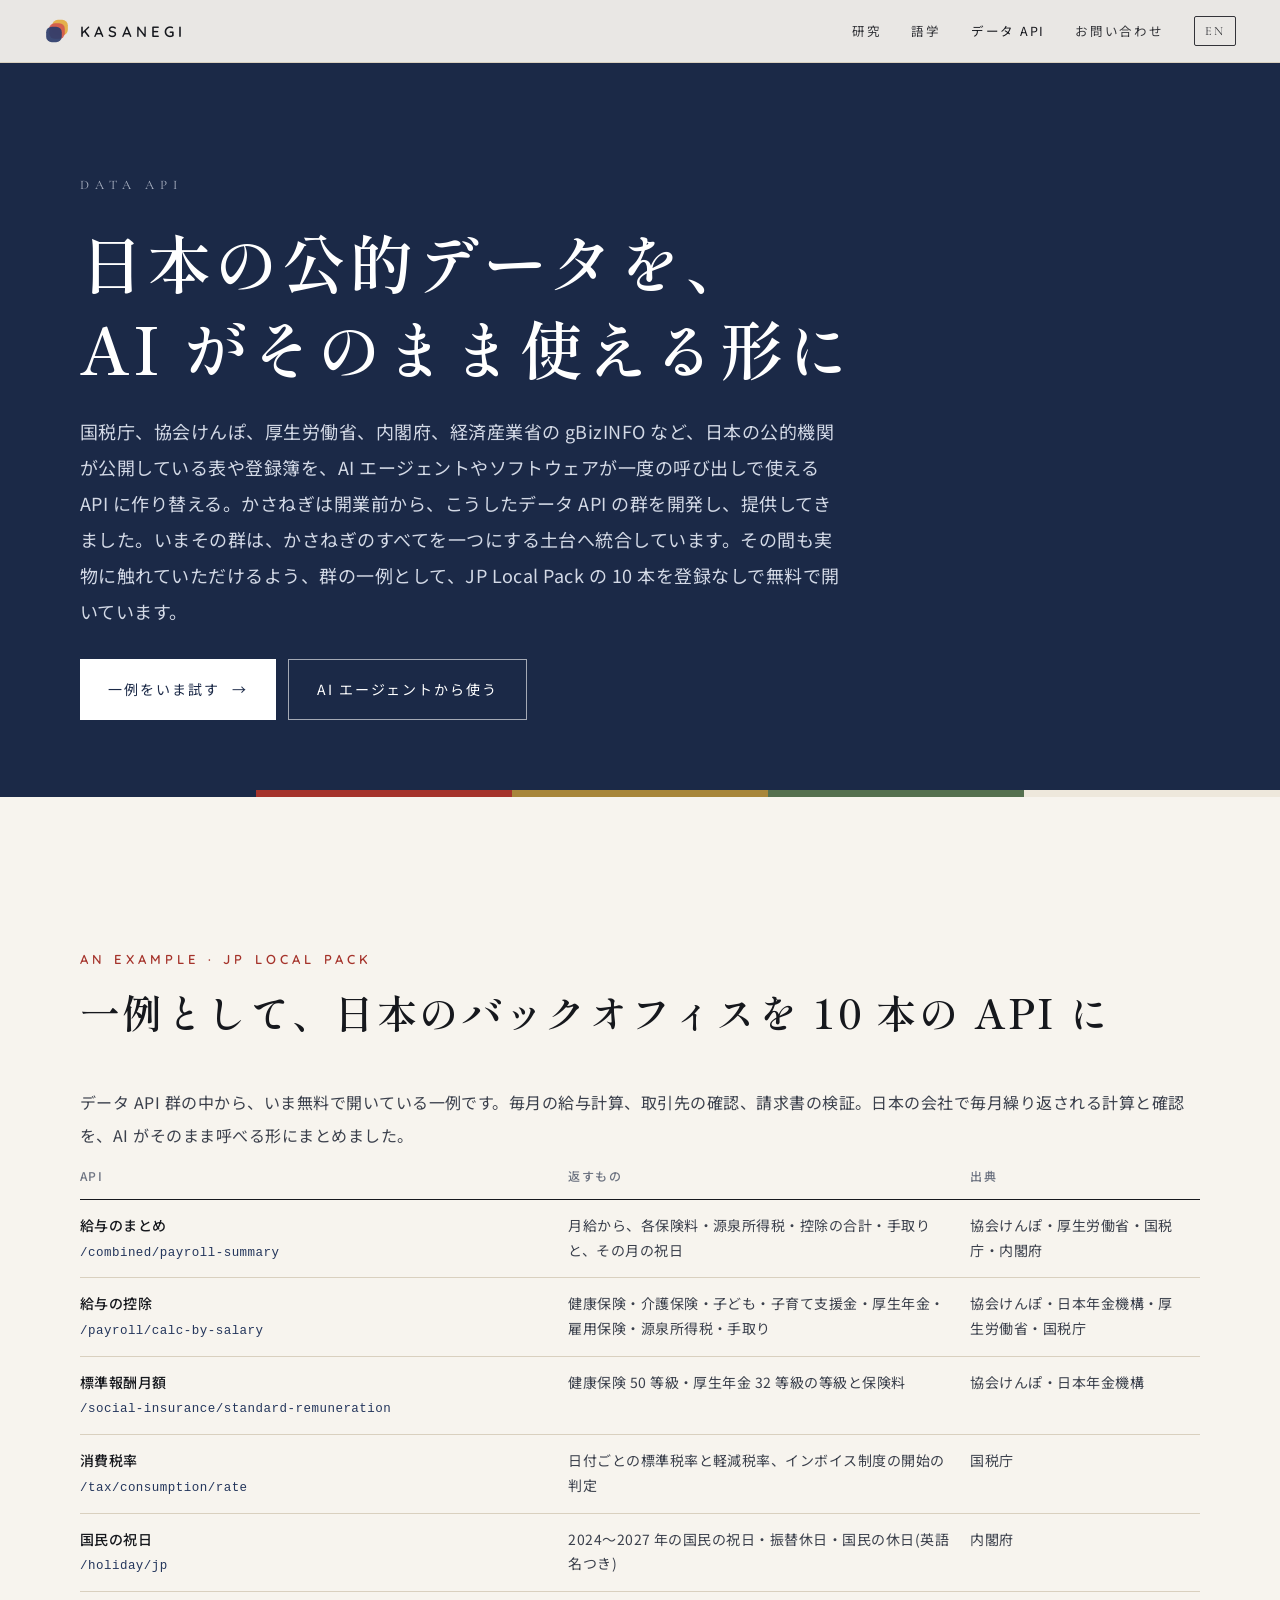
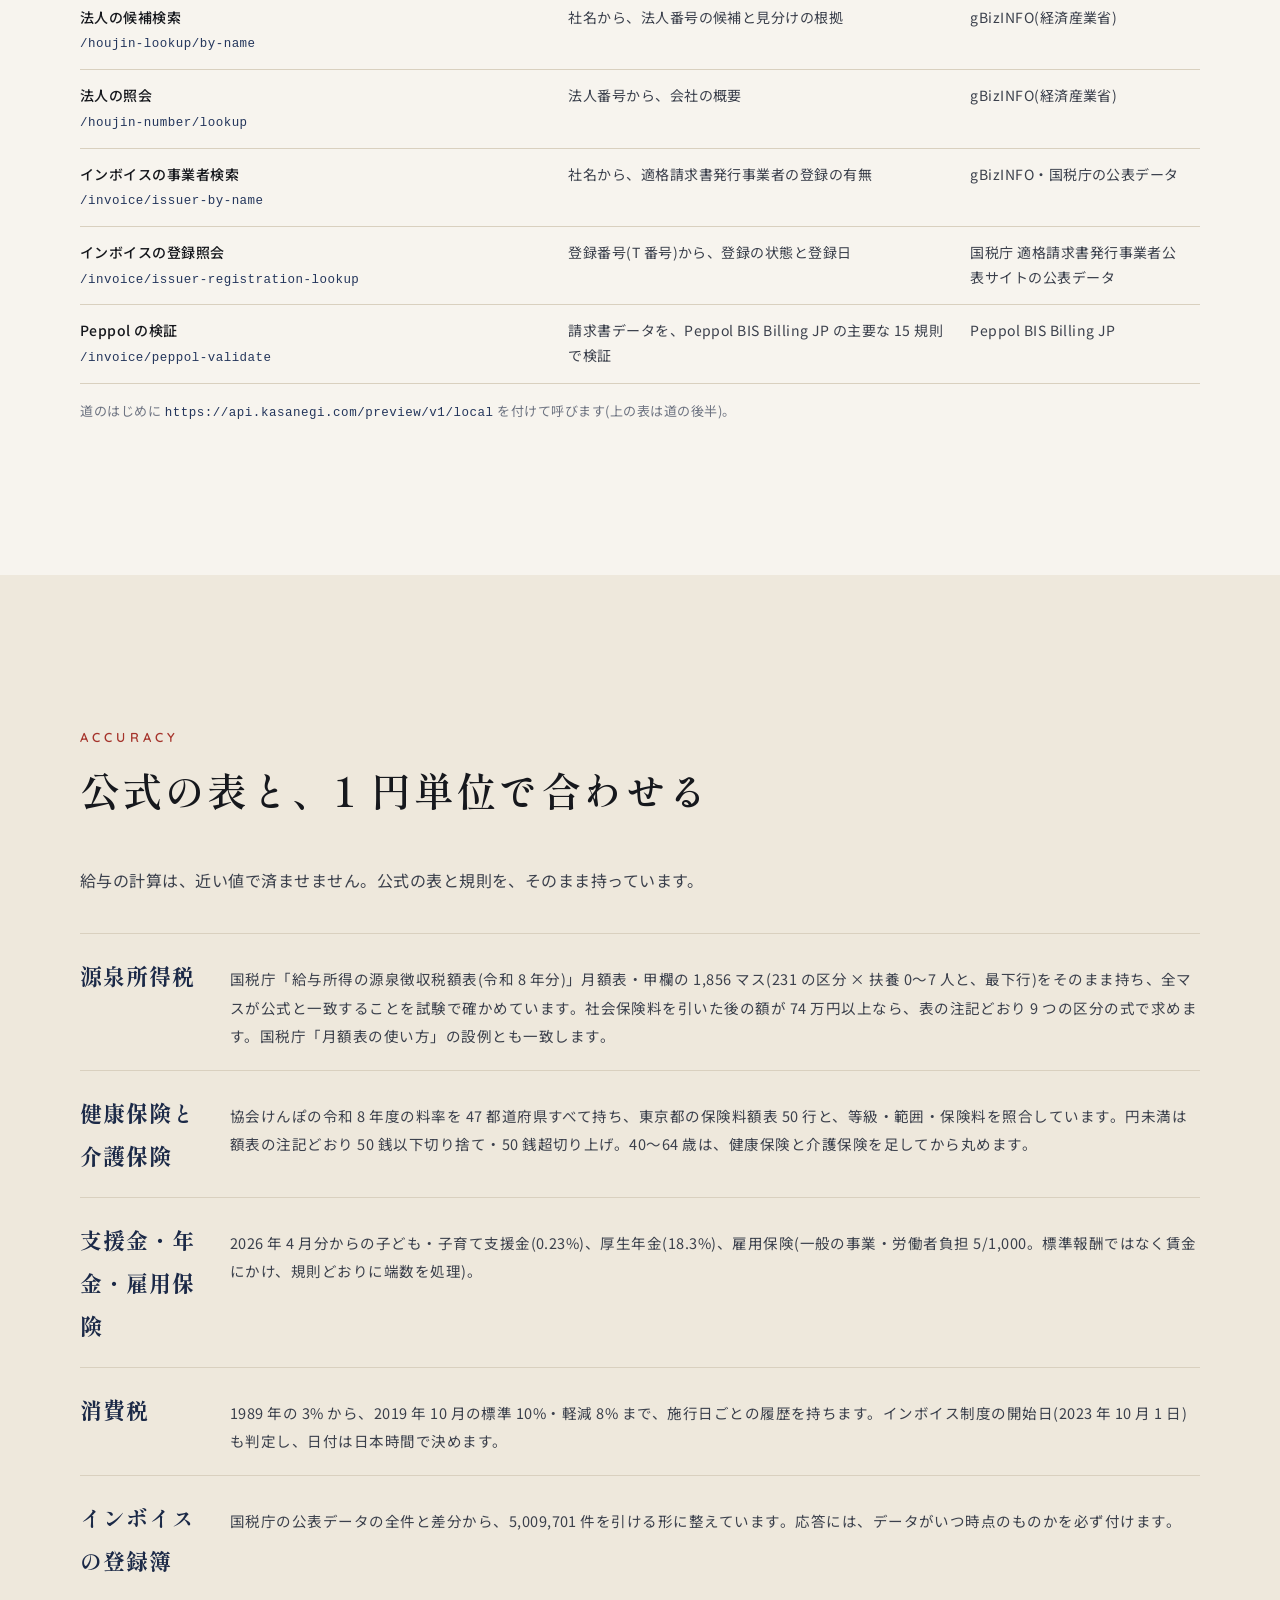
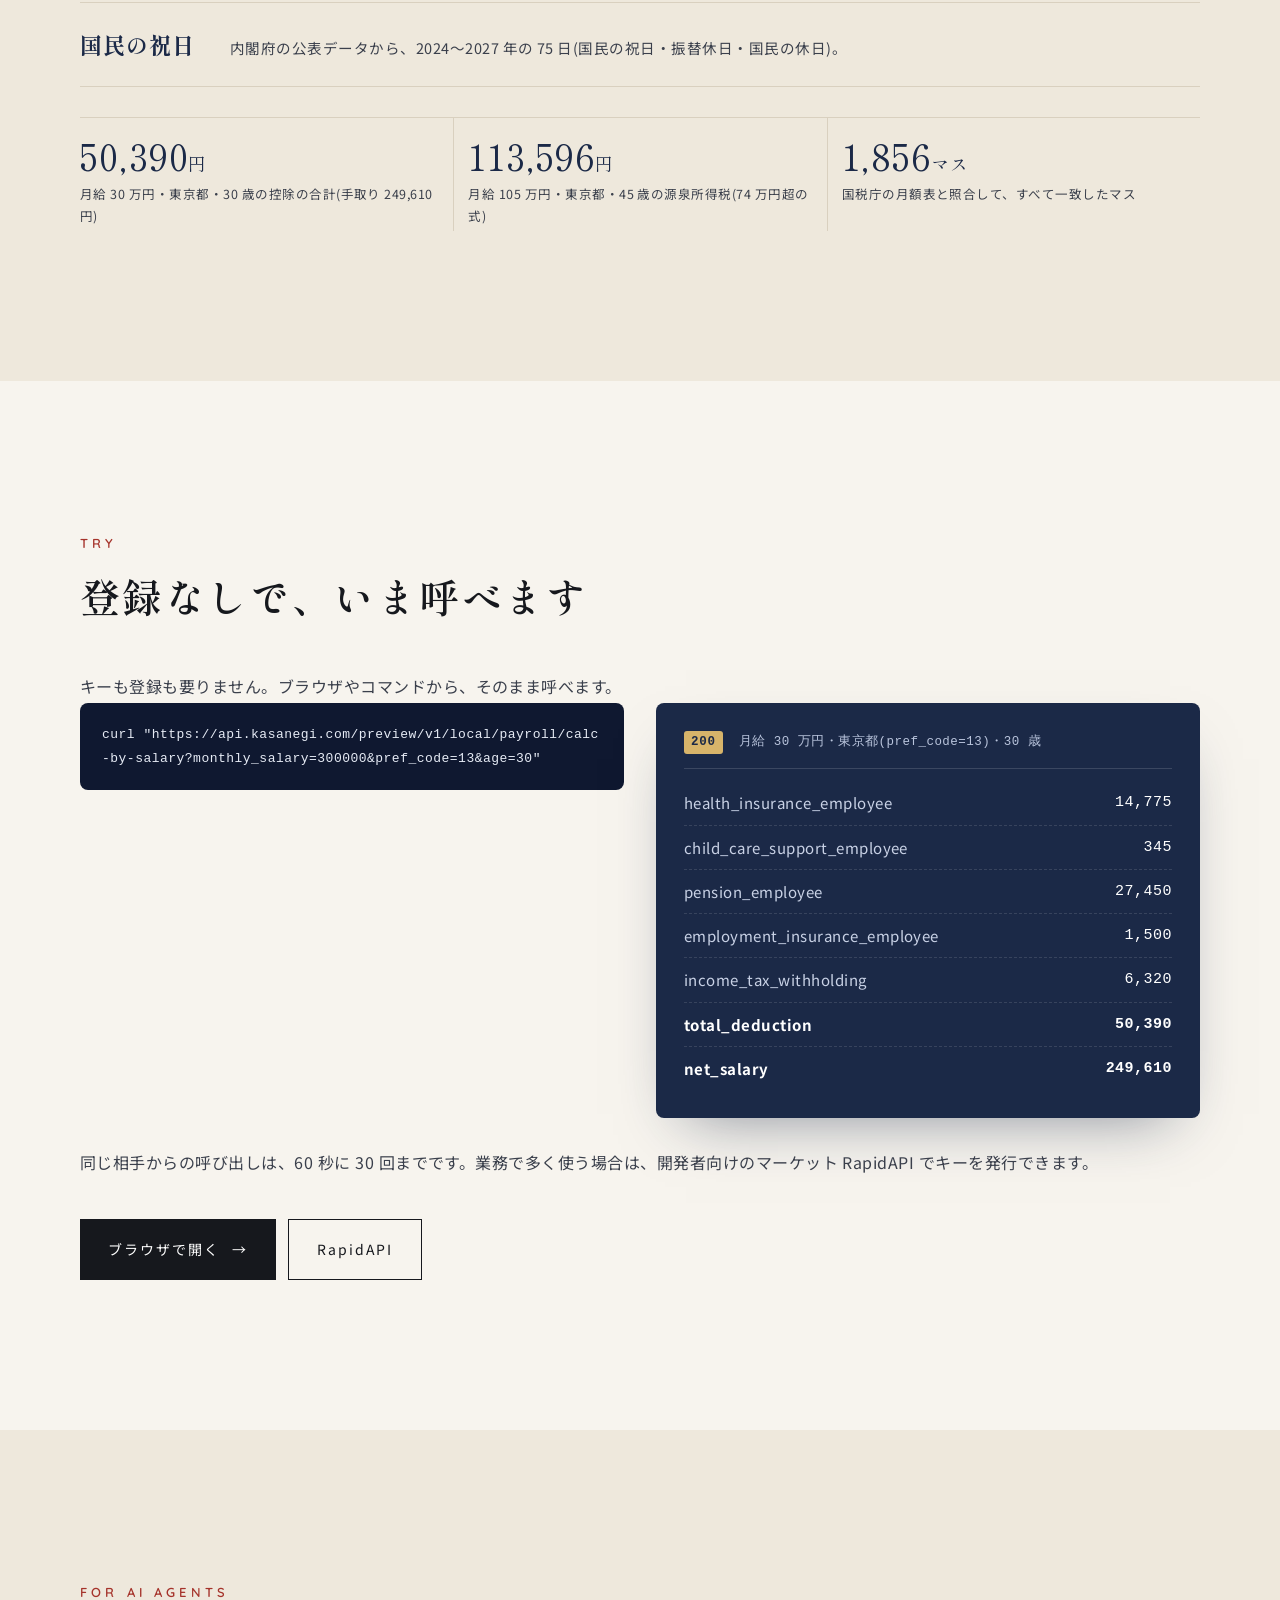
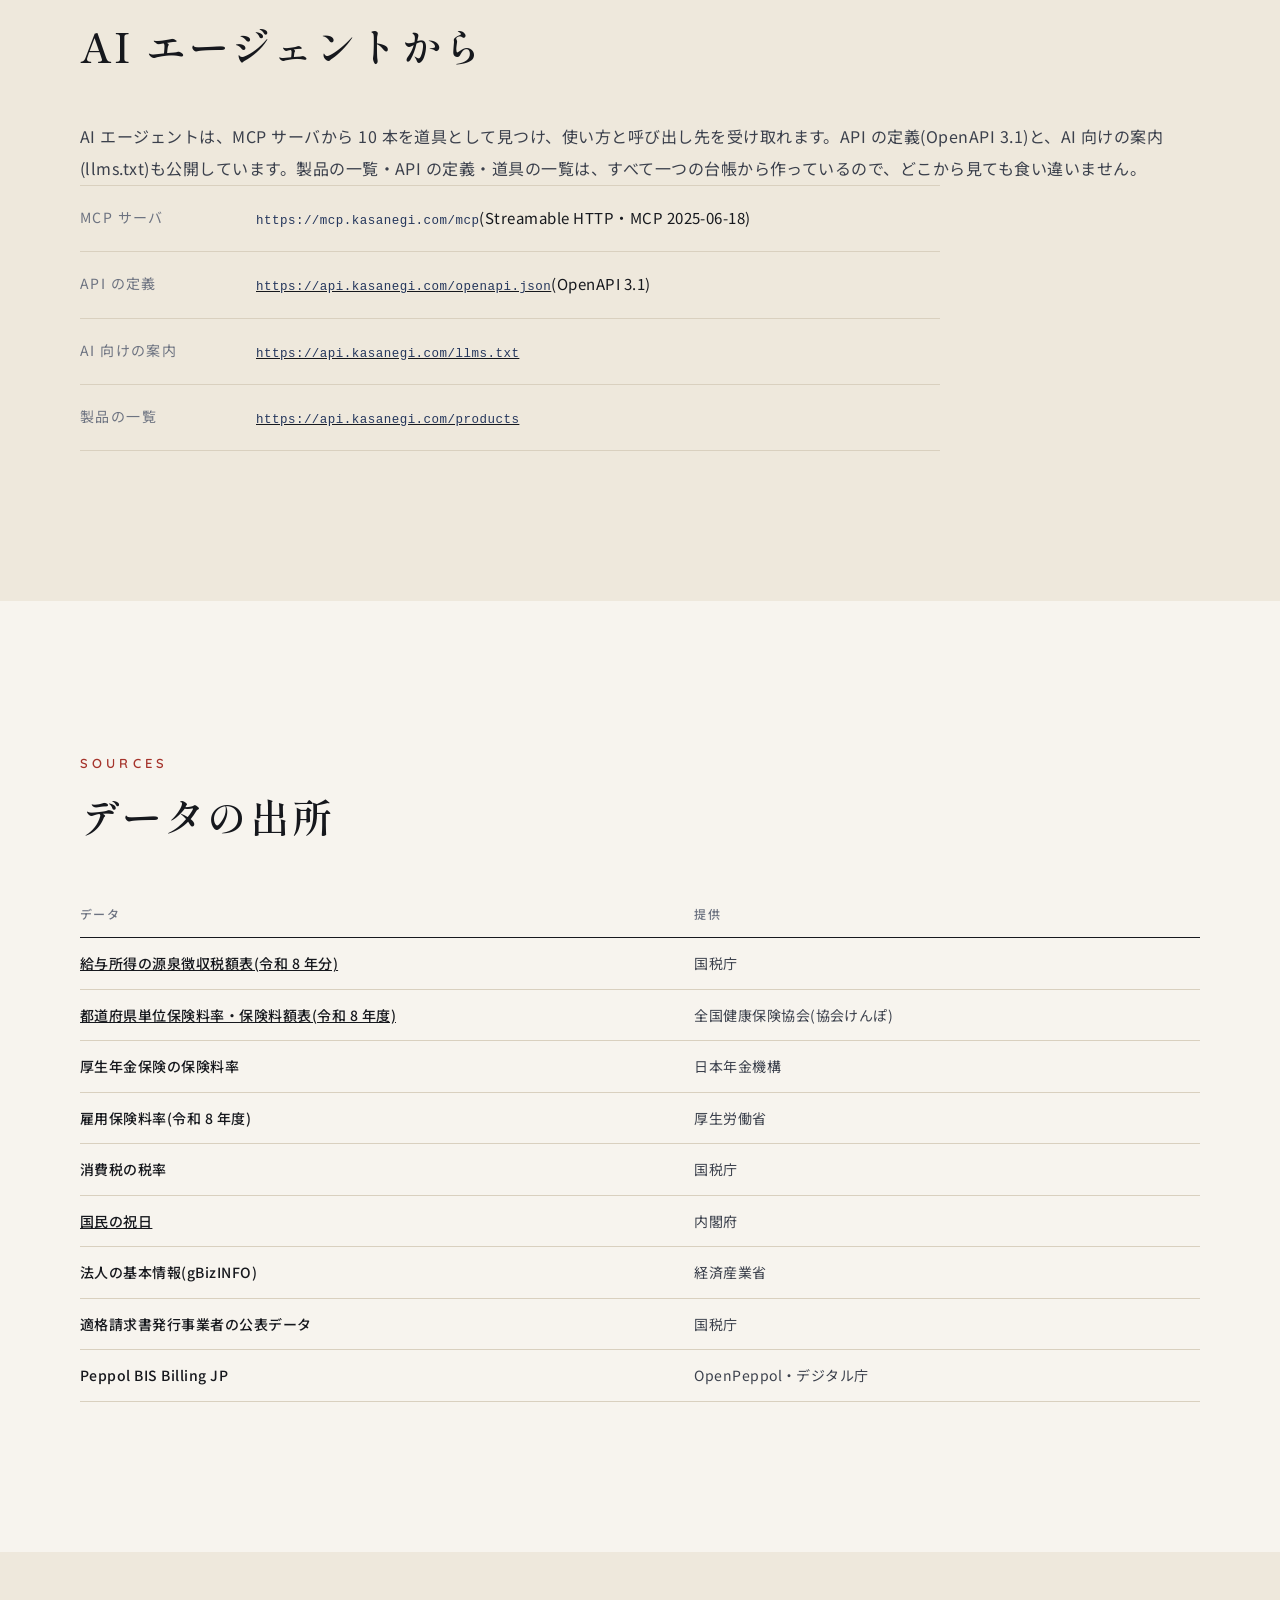
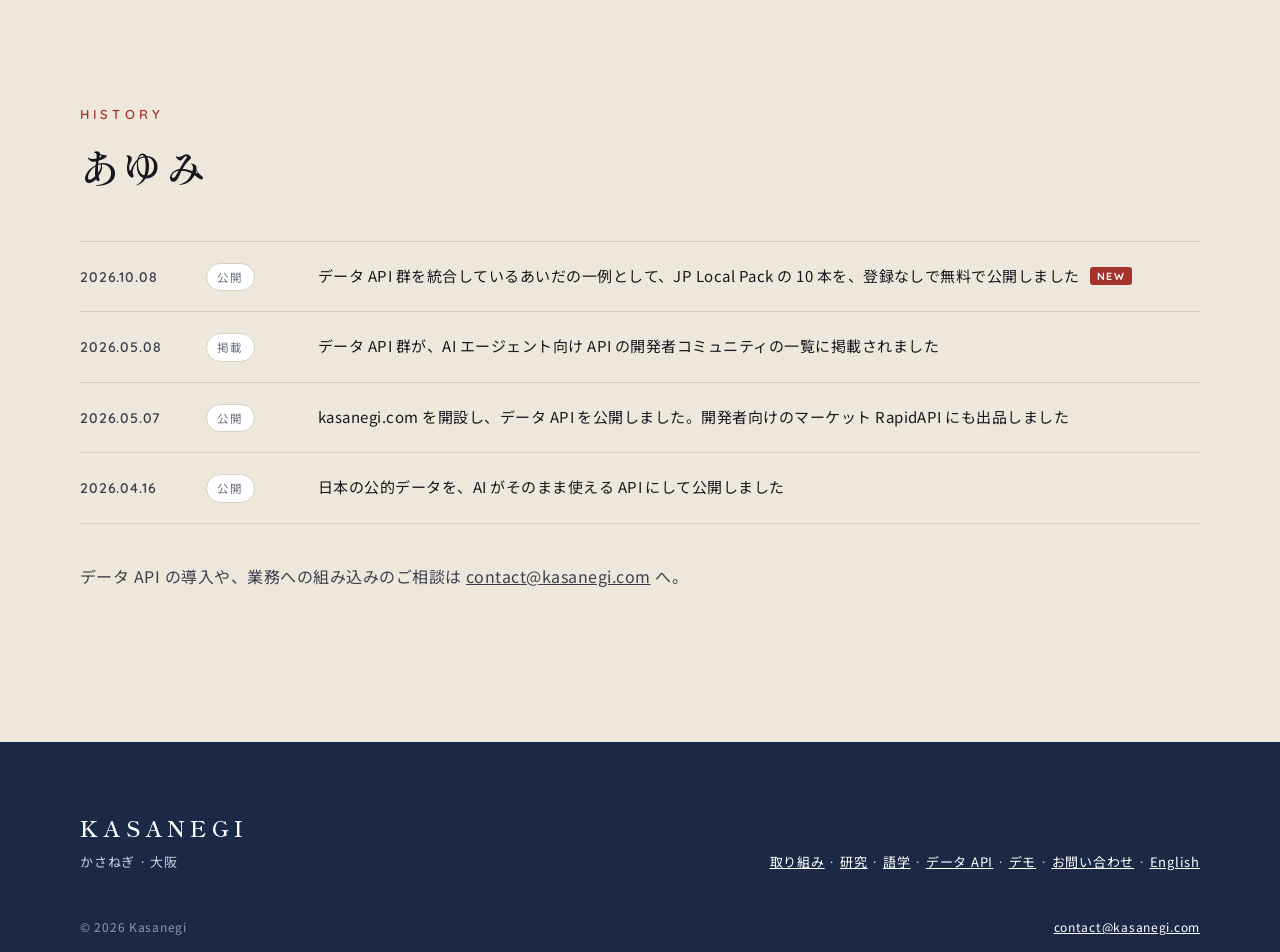
==== commit 55d13b18: "Data API: JP Local Pack shown as one example from the API family, opened while the family is integra" ====
--- a/api/index.html
+++ b/api/index.html
@@ -3,13 +3,13 @@
 <head>
 <meta charset="utf-8">
 <meta name="viewport" content="width=device-width,initial-scale=1">
-<title>データ API JP Local Pack | かさねぎ Kasanegi</title>
-<meta name="description" content="日本の公的データを、AI エージェントがそのまま使える API に。給与・社会保険・源泉所得税・消費税・祝日・法人番号・インボイス・Peppol の 10 本を、登録なしで無料で公開しています。MCP 対応。">
+<title>データ API | かさねぎ Kasanegi</title>
+<meta name="description" content="日本の公的データを、AI エージェントがそのまま使える API に。かさねぎが開業前から開発・提供してきたデータ API 群の一例として、給与・社会保険・源泉所得税・消費税・祝日・法人番号・インボイス・Peppol を扱う JP Local Pack の 10 本を、登録なしで無料で公開しています。MCP 対応。">
 <link rel="canonical" href="https://kasanegi.com/api/">
 <meta property="og:type" content="website">
 <meta property="og:site_name" content="かさねぎ Kasanegi">
-<meta property="og:title" content="データ API JP Local Pack | かさねぎ">
-<meta property="og:description" content="給与・社会保険・源泉所得税・消費税・祝日・法人番号・インボイス・Peppol。日本のバックオフィスの公的データを、AI エージェントがそのまま呼べる 10 本の API に。">
+<meta property="og:title" content="データ API | かさねぎ">
+<meta property="og:description" content="日本の公的データを、AI エージェントがそのまま呼べる API に。かさねぎのデータ API 群の一例、JP Local Pack の 10 本を無料で公開しています。">
 <meta property="og:image" content="https://kasanegi.com/assets/og.png">
 <meta property="og:url" content="https://kasanegi.com/api/">
 <meta name="twitter:card" content="summary_large_image">
@@ -85,7 +85,7 @@
   "@context": "https://schema.org",
   "@type": "WebAPI",
   "name": "JP Local Pack",
-  "description": "Japanese public data as APIs for AI agents: payroll deductions, social insurance grades, withholding income tax (NTA monthly table, all 1,856 cells), consumption tax, national holidays, corporate numbers, qualified invoice issuer registry, and Peppol invoice validation.",
+  "description": "One example from Kasanegi's family of Japanese public-data APIs for AI agents, open free of charge: payroll deductions, social insurance grades, withholding income tax (NTA monthly table, all 1,856 cells), consumption tax, national holidays, corporate numbers, qualified invoice issuer registry, and Peppol invoice validation.",
   "url": "https://kasanegi.com/api/",
   "documentation": "https://api.kasanegi.com/openapi.json",
   "termsOfService": "https://kasanegi.com/api/",
@@ -113,8 +113,8 @@
   <div class="wrap">
     <p class="kicker">DATA API</p>
     <h1>日本の公的データを、<span class="nw">AI がそのまま使える形に</span></h1>
-    <p>国税庁、協会けんぽ、厚生労働省、内閣府、経済産業省の gBizINFO が公開している表や登録簿を、AI エージェントやソフトウェアが一度の呼び出しで使える API に作り替えています。開業前の 2026 年 4 月から、給与・法人・補助金の 3 製品を提供してきました。いま、その中心の JP Local Pack の 10 本を、登録なしで無料で公開しています。</p>
-    <div class="btns"><a class="btn light" href="#try">いま試す <span class="arrow">→</span></a><a class="btn ghost on-dark" href="#agents">AI エージェントから使う</a></div>
+    <p>国税庁、協会けんぽ、厚生労働省、内閣府、経済産業省の gBizINFO など、日本の公的機関が公開している表や登録簿を、AI エージェントやソフトウェアが一度の呼び出しで使える API に作り替える。かさねぎは開業前から、こうしたデータ API の群を開発し、提供してきました。いまその群は、かさねぎのすべてを一つにする土台へ統合しています。その間も実物に触れていただけるよう、群の一例として、JP Local Pack の 10 本を登録なしで無料で開いています。</p>
+    <div class="btns"><a class="btn light" href="#try">一例をいま試す <span class="arrow">→</span></a><a class="btn ghost on-dark" href="#agents">AI エージェントから使う</a></div>
   </div>
 </section>
 
@@ -123,9 +123,9 @@
 <section class="block" id="local-pack">
   <div class="wrap">
     <div class="reveal">
-      <p class="eyebrow">JP LOCAL PACK</p>
-      <h2 class="sec-h">日本のバックオフィスを、10 本の API に</h2>
-      <p class="body">毎月の給与計算、取引先の確認、請求書の検証。日本の会社で毎月繰り返される計算と確認を、AI がそのまま呼べる形にまとめました。</p>
+      <p class="eyebrow">AN EXAMPLE · JP LOCAL PACK</p>
+      <h2 class="sec-h">一例として、日本のバックオフィスを 10 本の API に</h2>
+      <p class="body">データ API 群の中から、いま無料で開いている一例です。毎月の給与計算、取引先の確認、請求書の検証。日本の会社で毎月繰り返される計算と確認を、AI がそのまま呼べる形にまとめました。</p>
     </div>
     <div class="reveal">
       <table class="tbl api-tbl">
@@ -242,8 +242,8 @@
     <p class="eyebrow">HISTORY</p>
     <h2 class="sec-h">あゆみ</h2>
     <ul class="news">
-      <li class="new"><time datetime="2026-10-08">2026.10.08</time><span class="tag">公開</span><p>JP Local Pack の 10 本を、登録なしで無料で公開しました</p></li>
-      <li><time datetime="2026-05-08">2026.05.08</time><span class="tag">掲載</span><p>給与・法人・補助金の 3 製品が、AI エージェント向け API の開発者コミュニティの一覧に掲載されました</p></li>
+      <li class="new"><time datetime="2026-10-08">2026.10.08</time><span class="tag">公開</span><p>データ API 群を統合しているあいだの一例として、JP Local Pack の 10 本を、登録なしで無料で公開しました</p></li>
+      <li><time datetime="2026-05-08">2026.05.08</time><span class="tag">掲載</span><p>データ API 群が、AI エージェント向け API の開発者コミュニティの一覧に掲載されました</p></li>
       <li><time datetime="2026-05-07">2026.05.07</time><span class="tag">公開</span><p>kasanegi.com を開設し、データ API を公開しました。開発者向けのマーケット RapidAPI にも出品しました</p></li>
       <li><time datetime="2026-04-16">2026.04.16</time><span class="tag">公開</span><p>日本の公的データを、AI がそのまま使える API にして公開しました</p></li>
     </ul>
--- a/assets/style.css
+++ b/assets/style.css
@@ -313,3 +313,5 @@
 .phero .btns .btn{margin-top:30px}
 .api-tbl col.c1{width:30%}.api-tbl col.c2{width:46%}.api-tbl col.c3{width:24%}
 .src-tbl col.c1{width:62%}.src-tbl col.c2{width:38%}
+.stats.two{grid-template-columns:repeat(2,minmax(0,1fr))}
+.opening h1.word{font-weight:inherit;letter-spacing:inherit}
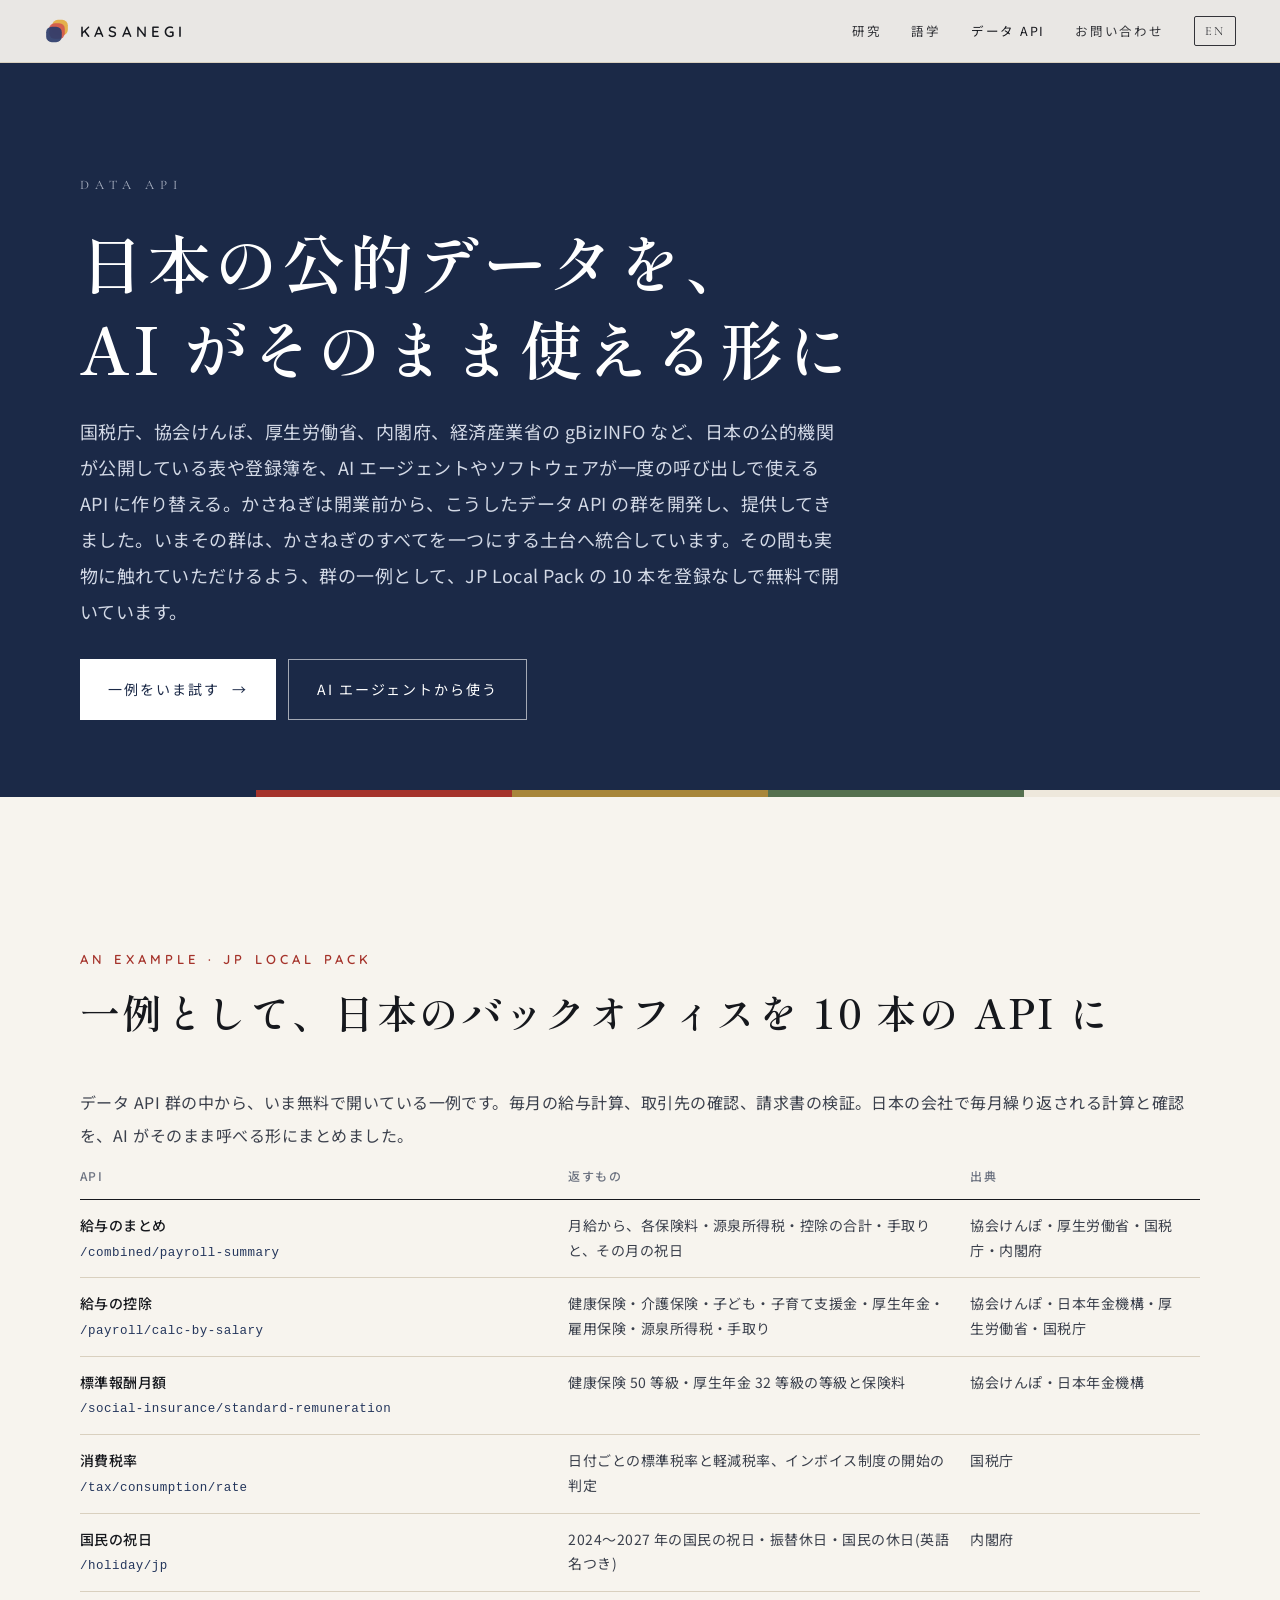
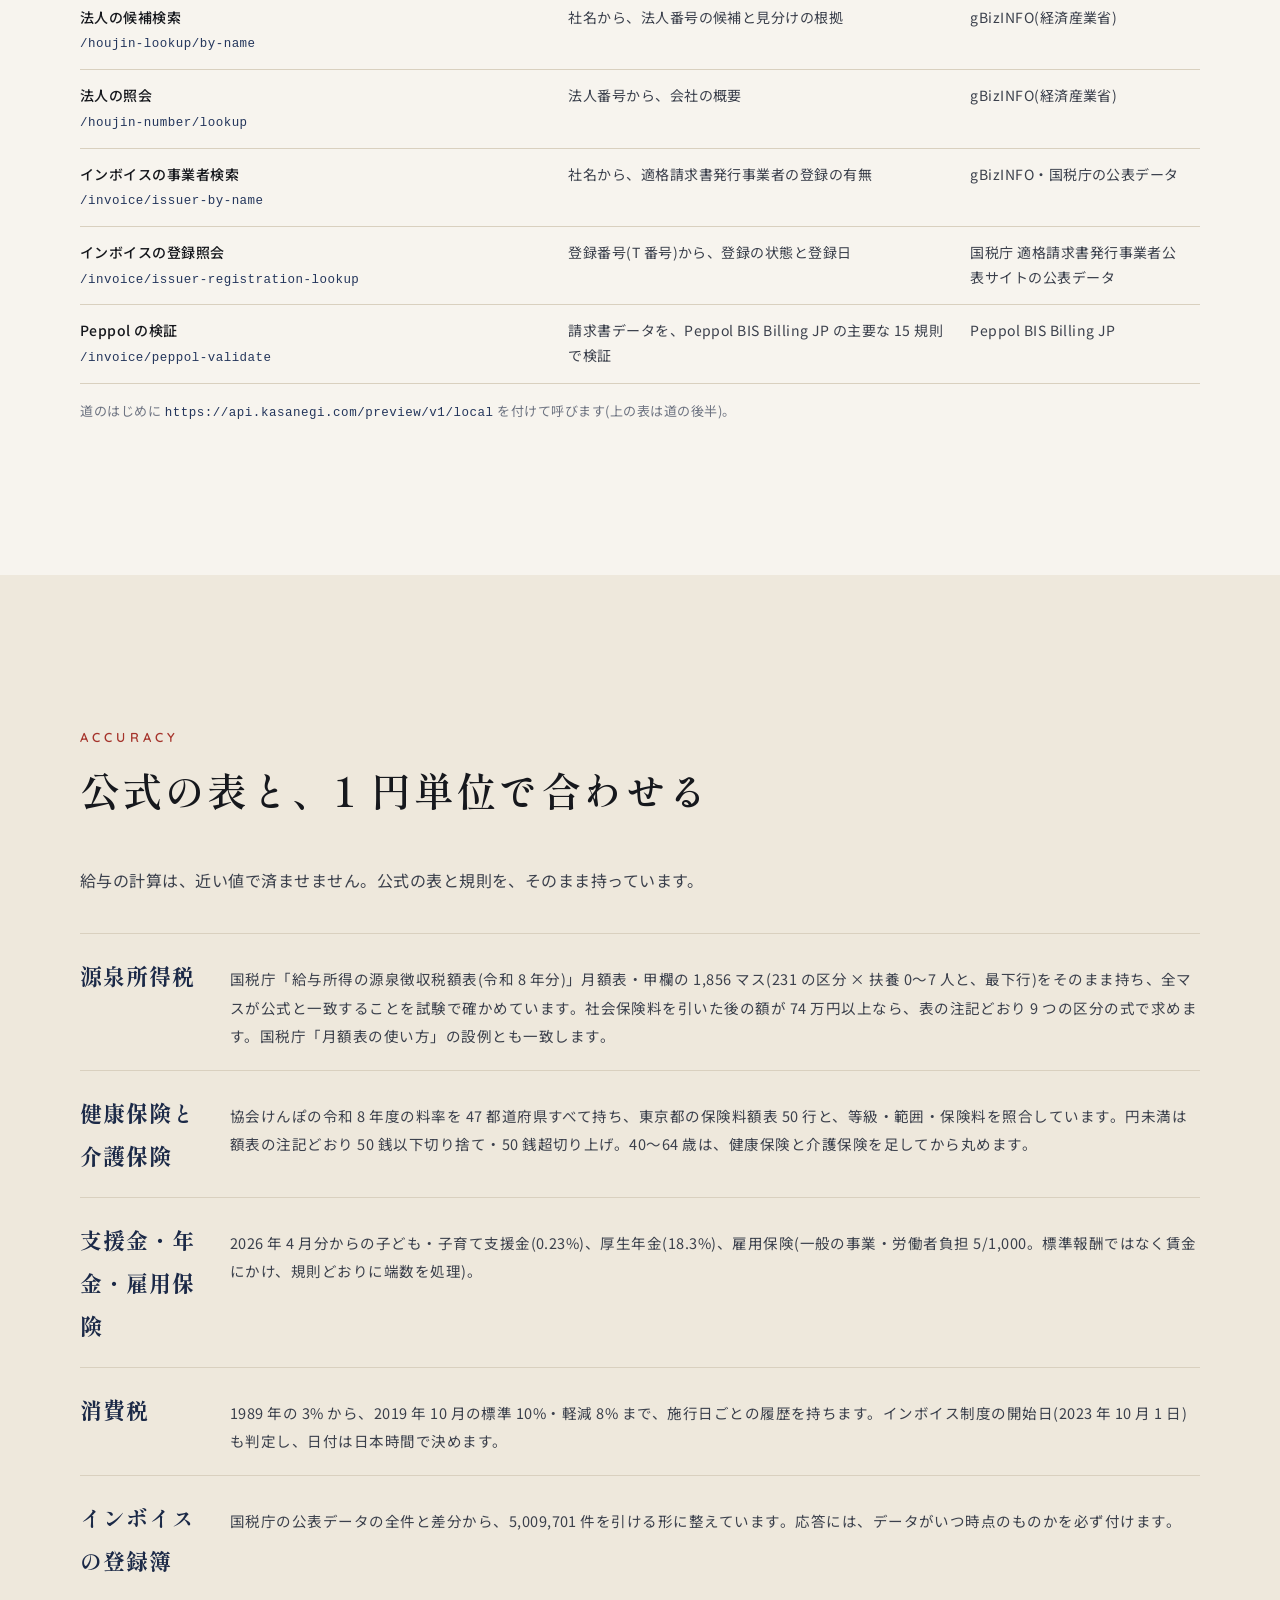
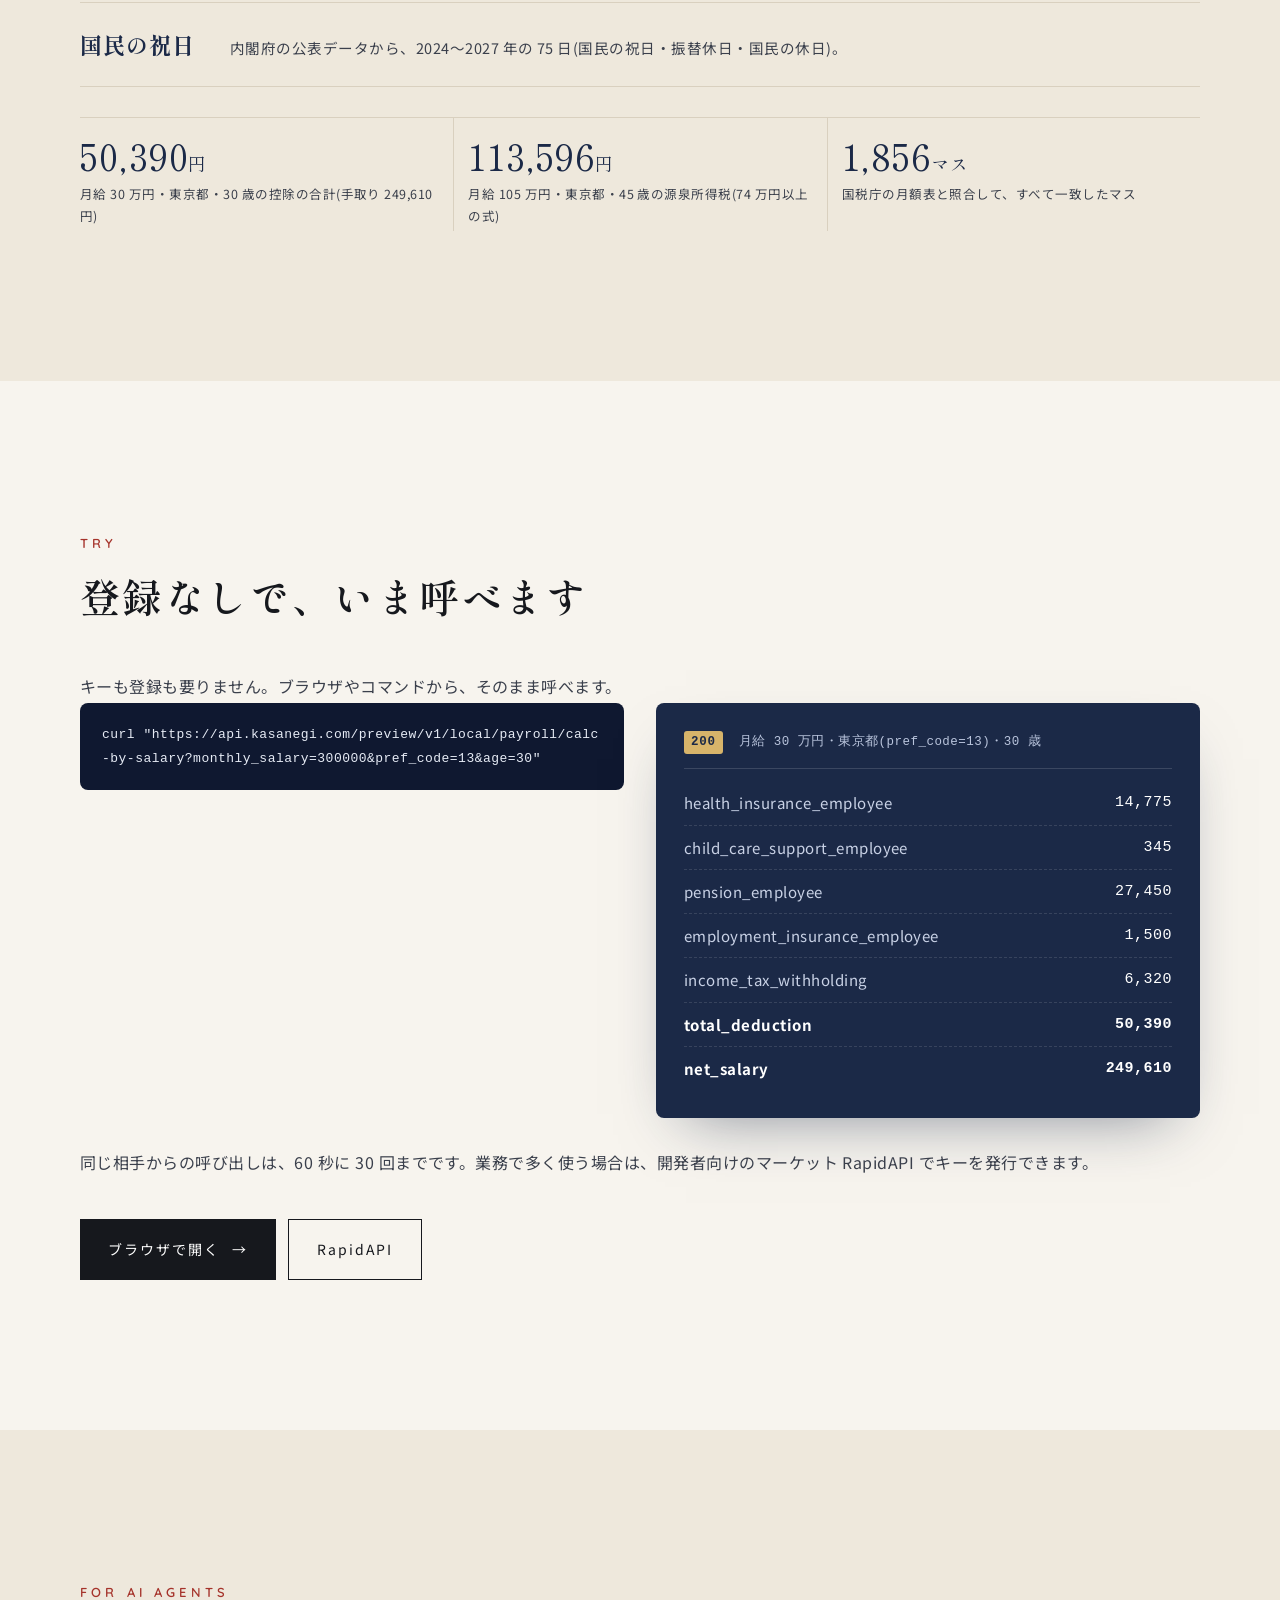
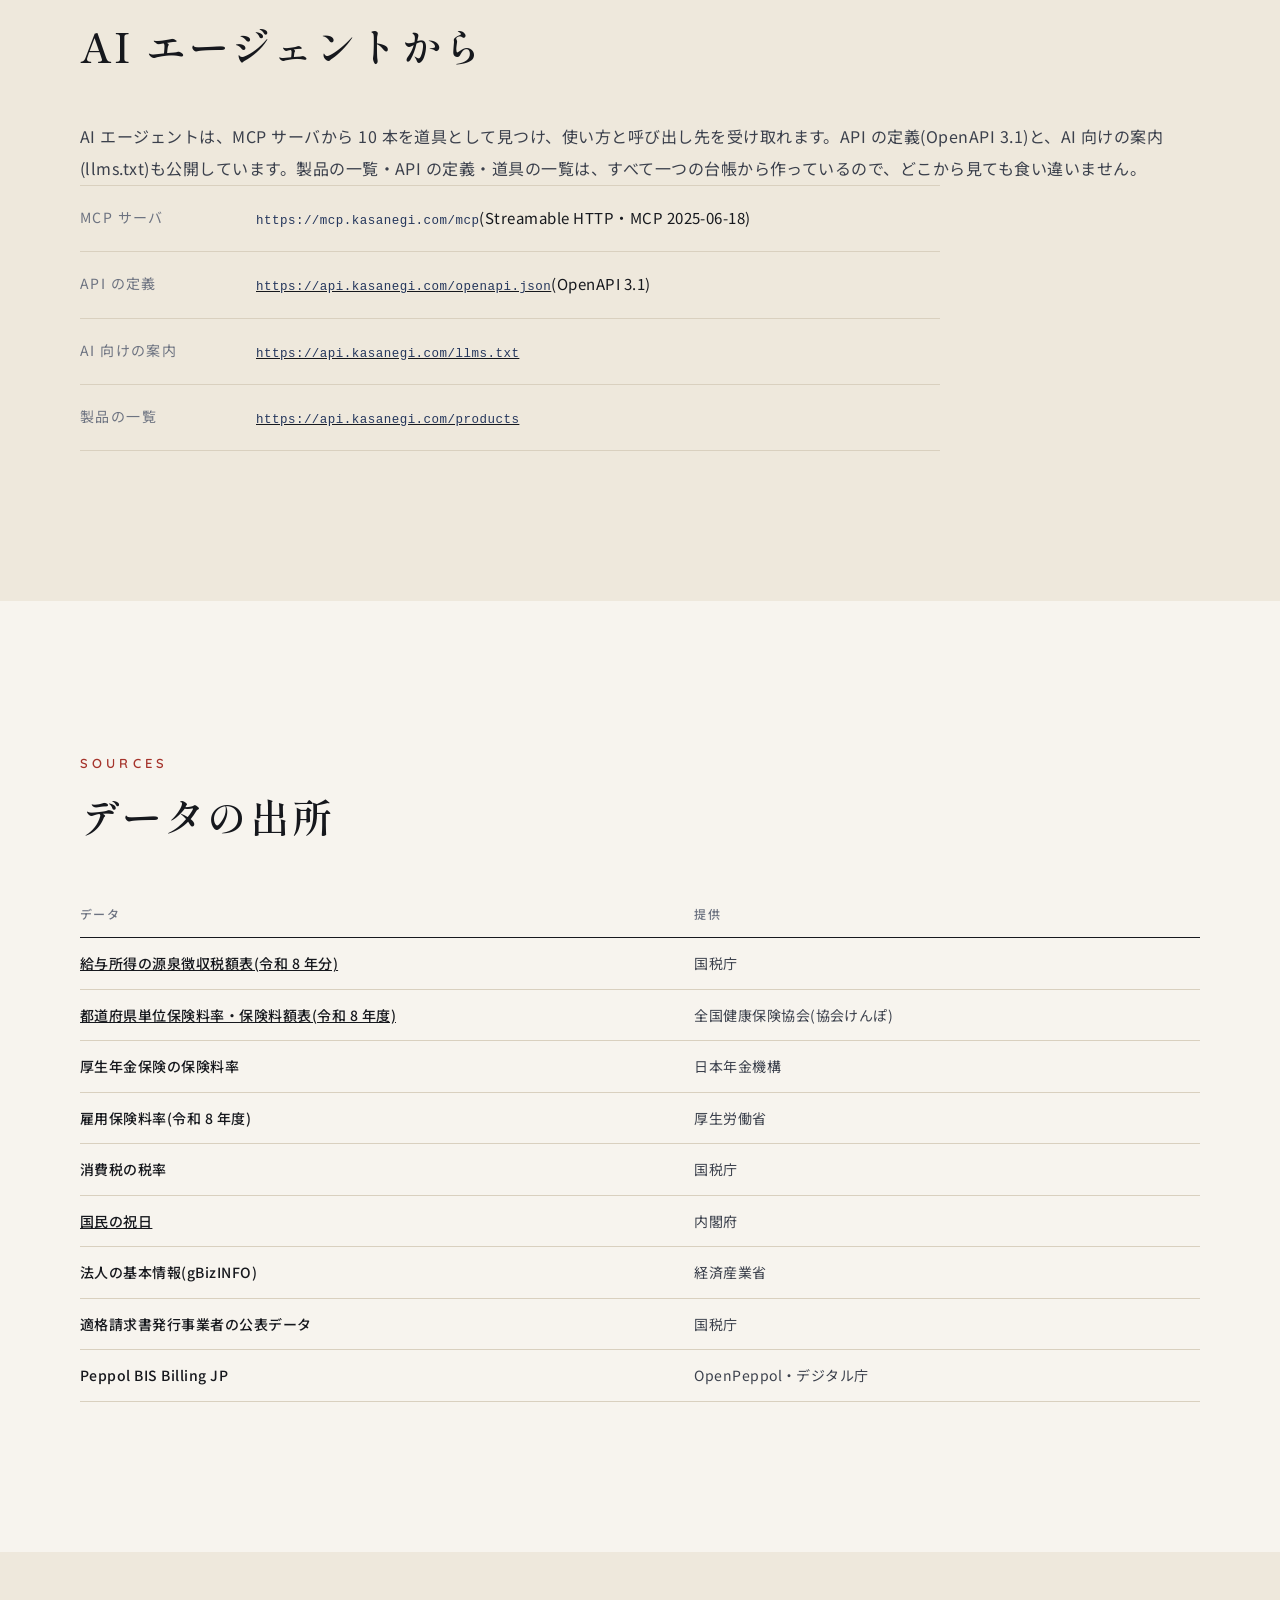
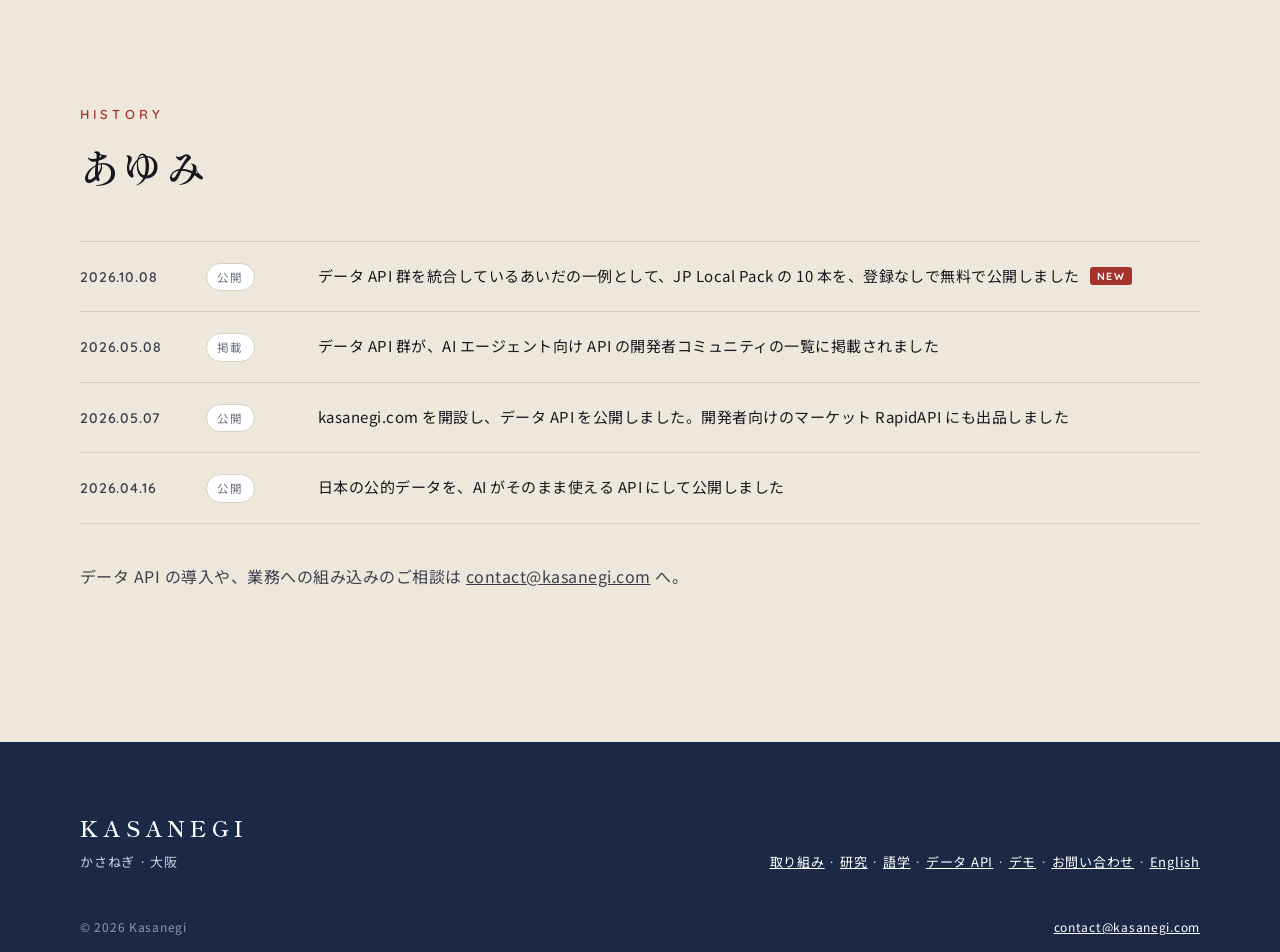
==== commit 53aa06f6: "English site rebuilt from the Japanese pages (top, reader, research, new en/api); Oikeyama 'reported" ====
--- a/api/index.html
+++ b/api/index.html
@@ -6,6 +6,8 @@
 <title>データ API | かさねぎ Kasanegi</title>
 <meta name="description" content="日本の公的データを、AI エージェントがそのまま使える API に。かさねぎが開業前から開発・提供してきたデータ API 群の一例として、給与・社会保険・源泉所得税・消費税・祝日・法人番号・インボイス・Peppol を扱う JP Local Pack の 10 本を、登録なしで無料で公開しています。MCP 対応。">
 <link rel="canonical" href="https://kasanegi.com/api/">
+<link rel="alternate" hreflang="ja" href="https://kasanegi.com/api/">
+<link rel="alternate" hreflang="en" href="https://kasanegi.com/en/api/">
 <meta property="og:type" content="website">
 <meta property="og:site_name" content="かさねぎ Kasanegi">
 <meta property="og:title" content="データ API | かさねぎ">
@@ -103,7 +105,7 @@
     <a href="/reader/">語学</a>
     <a href="/api/" aria-current="page">データ API</a>
     <a class="hide-sm" href="/#contact">お問い合わせ</a>
-    <a class="lang" href="/en/" hreflang="en" lang="en">EN</a>
+    <a class="lang" href="/en/api/" hreflang="en" lang="en">EN</a>
   </nav>
 </header>
 
@@ -166,7 +168,7 @@
     </ul>
     <dl class="stats reveal">
       <div><dt>50,390<small style="font-size:.5em">円</small></dt><dd>月給 30 万円・東京都・30 歳の控除の合計(手取り 249,610 円)</dd></div>
-      <div><dt>113,596<small style="font-size:.5em">円</small></dt><dd>月給 105 万円・東京都・45 歳の源泉所得税(74 万円超の式)</dd></div>
+      <div><dt>113,596<small style="font-size:.5em">円</small></dt><dd>月給 105 万円・東京都・45 歳の源泉所得税(74 万円以上の式)</dd></div>
       <div><dt>1,856<small style="font-size:.5em">マス</small></dt><dd>国税庁の月額表と照合して、すべて一致したマス</dd></div>
     </dl>
   </div>
@@ -260,7 +262,7 @@
         <a class="mark logo-type" href="/" style="font-size:22px">KASANEGI</a>
         <p class="meta">かさねぎ · 大阪</p>
       </div>
-      <p class="meta"><a href="/#projects">取り組み</a> · <a href="/research/">研究</a> · <a href="/reader/">語学</a> · <a href="/api/">データ API</a> · <a href="/demo/">デモ</a> · <a href="/#contact">お問い合わせ</a> · <a href="/en/" hreflang="en" lang="en">English</a></p>
+      <p class="meta"><a href="/#projects">取り組み</a> · <a href="/research/">研究</a> · <a href="/reader/">語学</a> · <a href="/api/">データ API</a> · <a href="/demo/">デモ</a> · <a href="/#contact">お問い合わせ</a> · <a href="/en/api/" hreflang="en" lang="en">English</a></p>
     </div>
     <div class="small"><span>© 2026 Kasanegi</span><a href="mailto:contact@kasanegi.com">contact@kasanegi.com</a></div>
   </div>
--- a/assets/style.css
+++ b/assets/style.css
@@ -315,3 +315,5 @@
 .src-tbl col.c1{width:62%}.src-tbl col.c2{width:38%}
 .stats.two{grid-template-columns:repeat(2,minmax(0,1fr))}
 .opening h1.word{font-weight:inherit;letter-spacing:inherit}
+.api-res dt{min-width:0;overflow-wrap:anywhere}
+@media(max-width:860px){.try-grid{grid-template-columns:minmax(0,1fr)}}
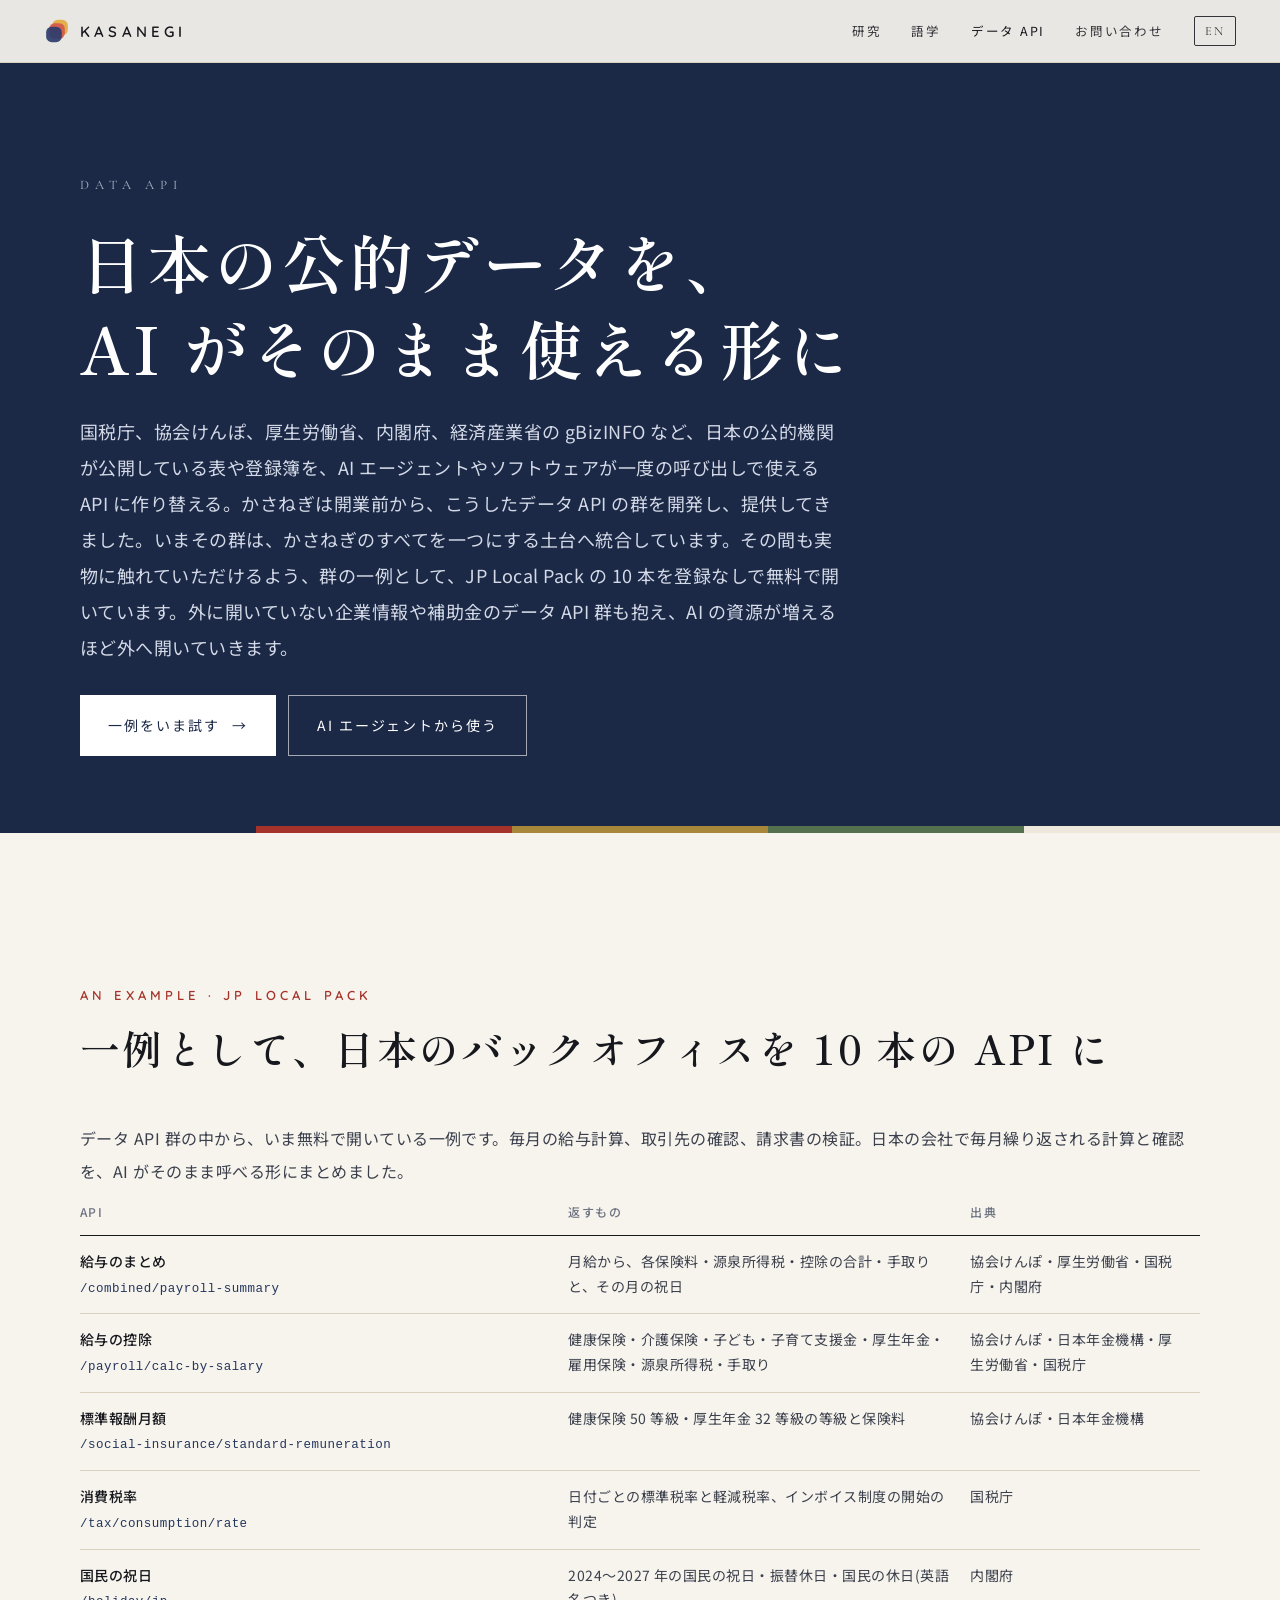
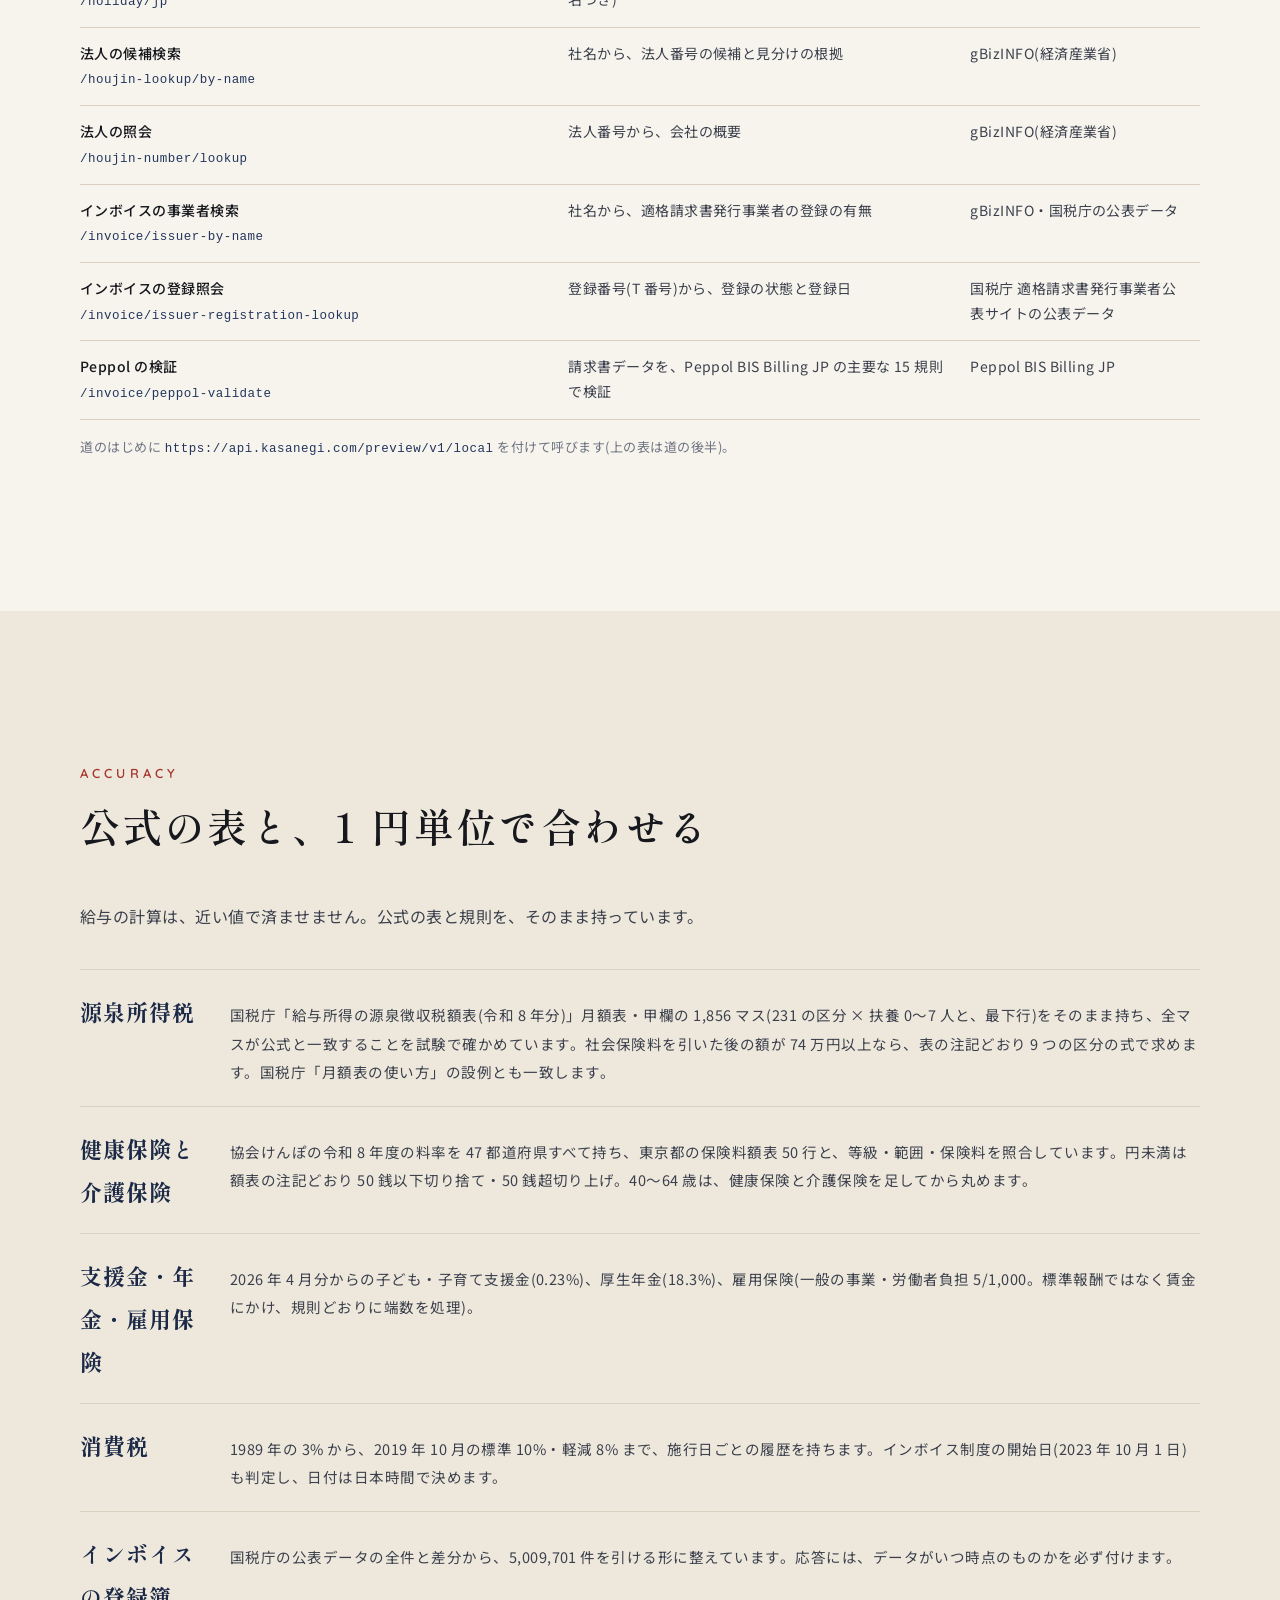
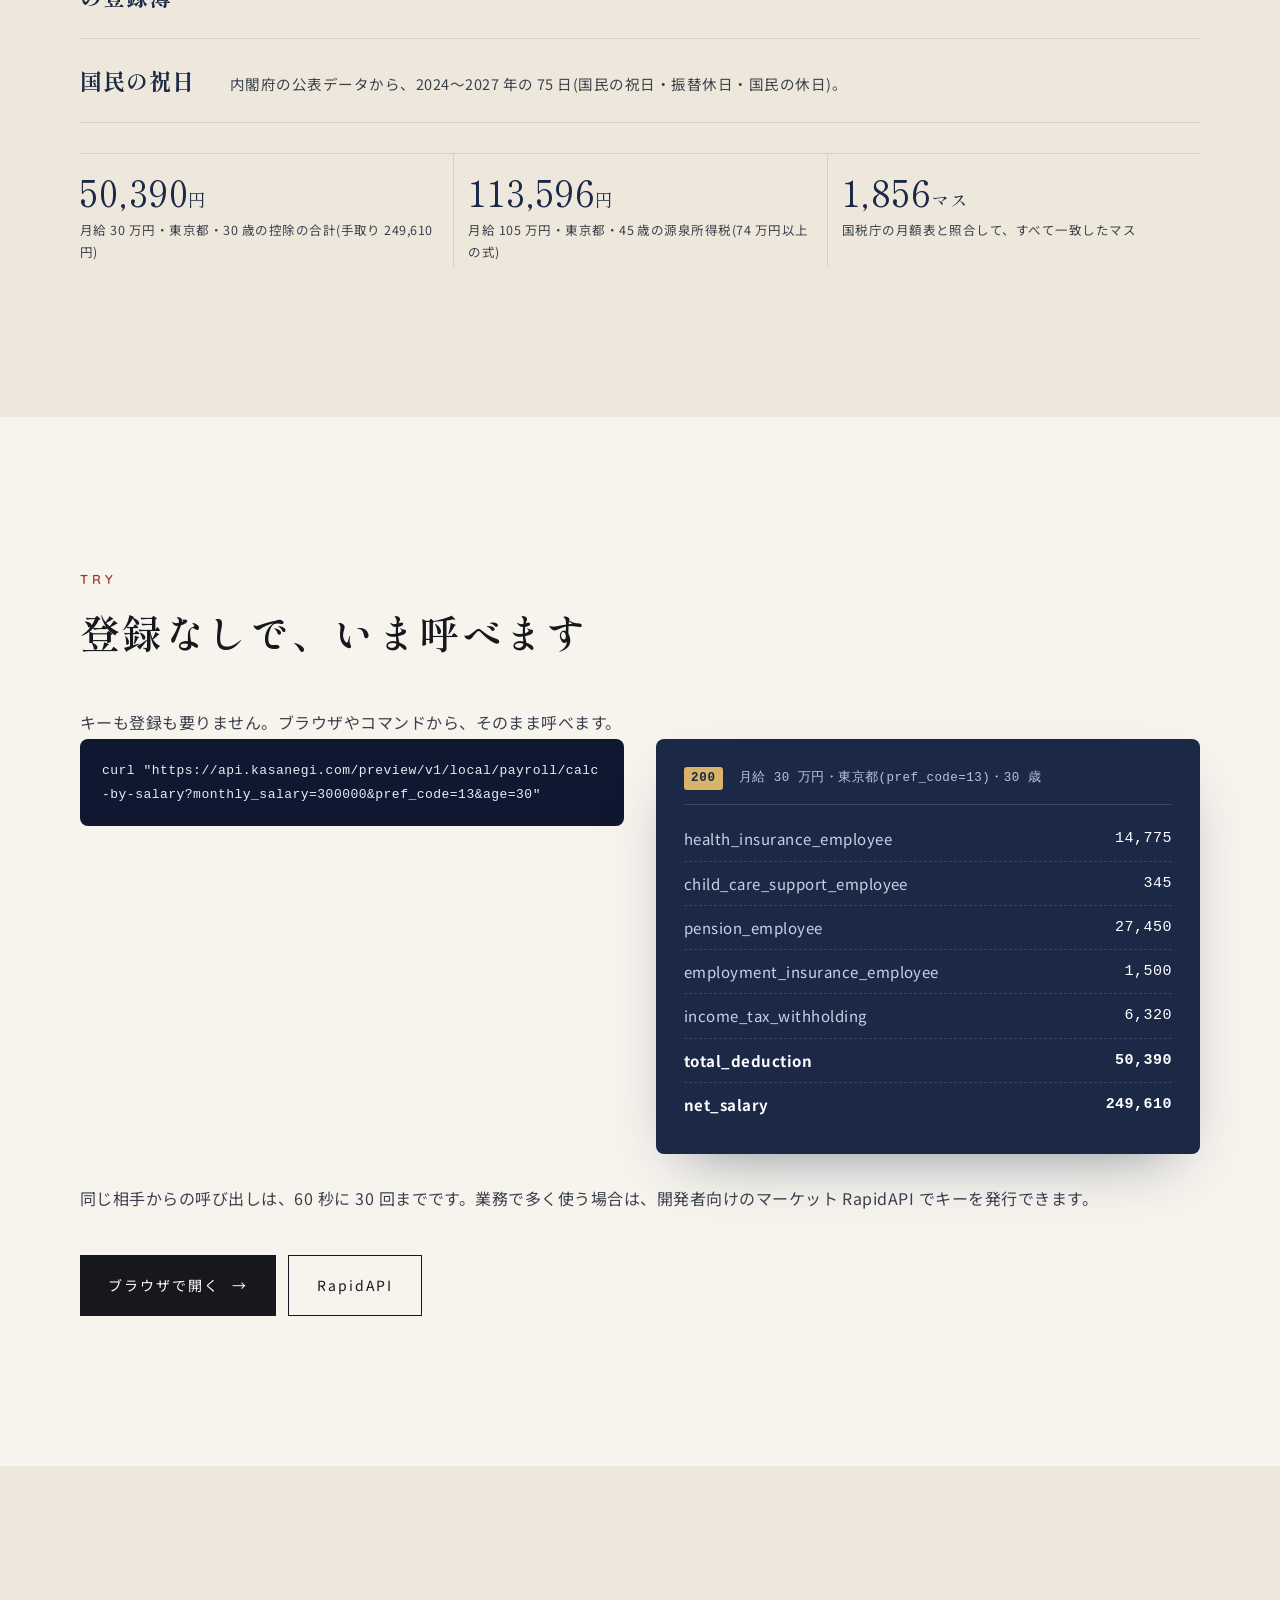
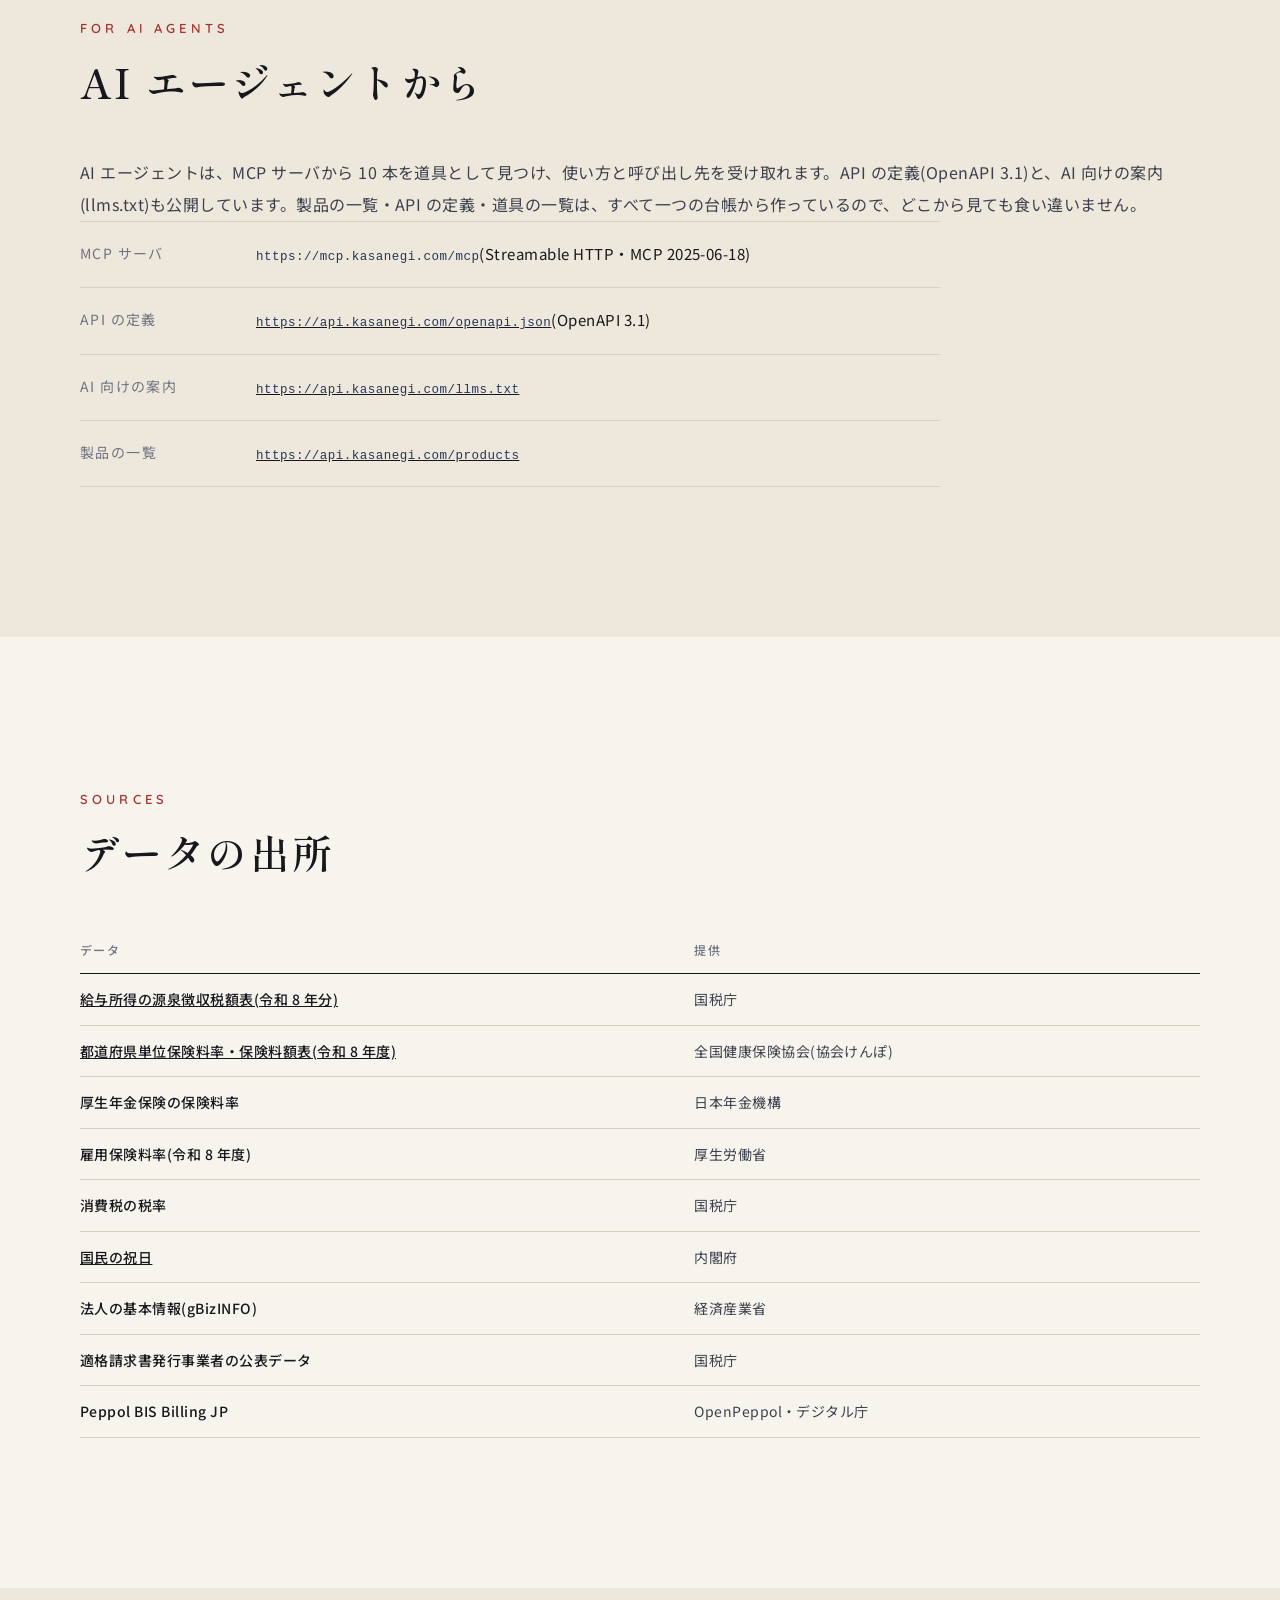
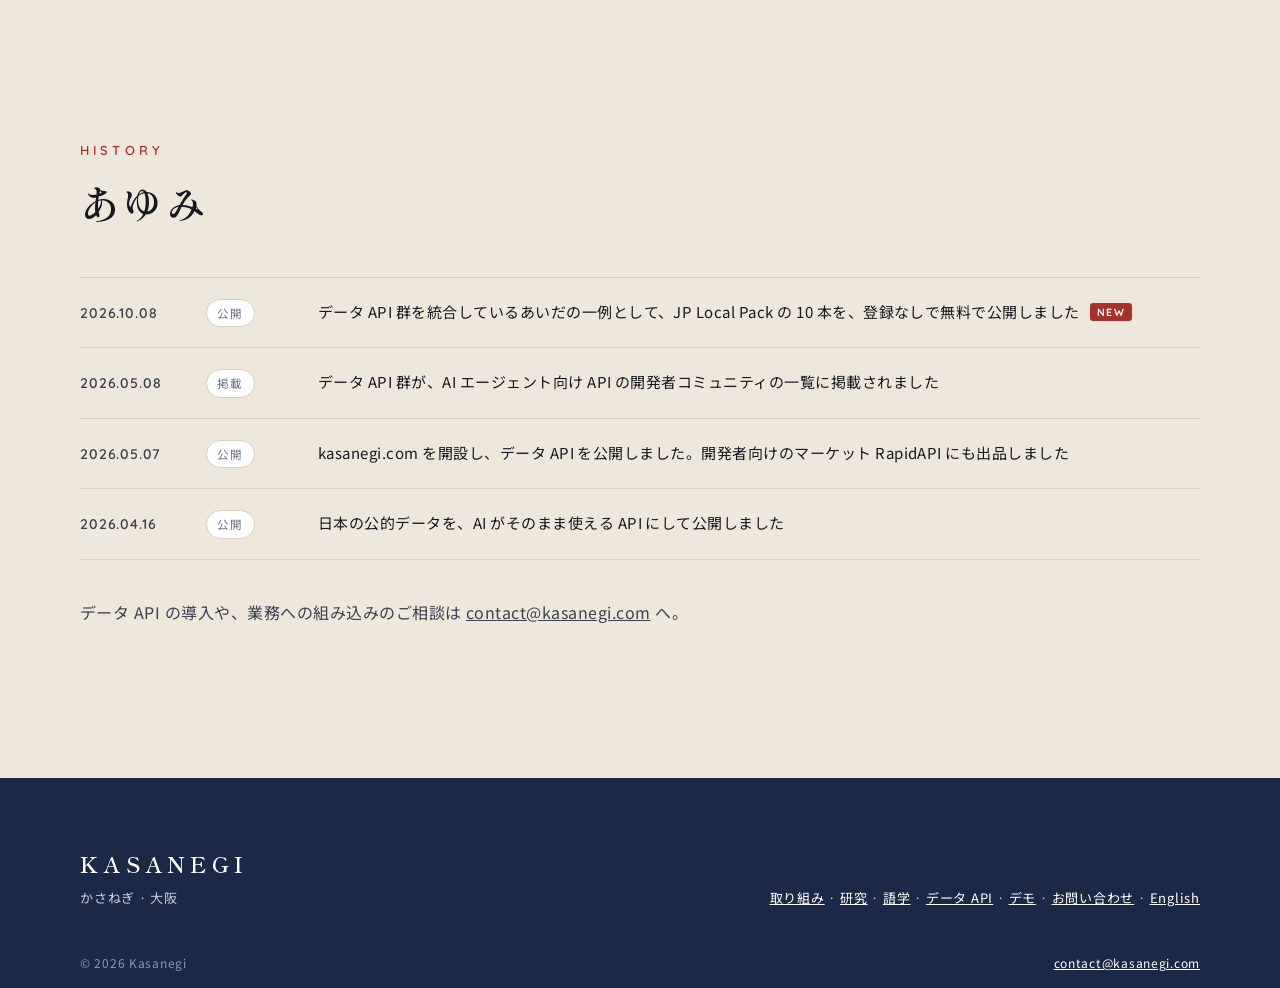
==== commit cd2dcebc: "Top (ja/en): one founder as PI with AI agents centred on Claude Code; outcome numbers first; unopene" ====
--- a/api/index.html
+++ b/api/index.html
@@ -115,7 +115,7 @@
   <div class="wrap">
     <p class="kicker">DATA API</p>
     <h1>日本の公的データを、<span class="nw">AI がそのまま使える形に</span></h1>
-    <p>国税庁、協会けんぽ、厚生労働省、内閣府、経済産業省の gBizINFO など、日本の公的機関が公開している表や登録簿を、AI エージェントやソフトウェアが一度の呼び出しで使える API に作り替える。かさねぎは開業前から、こうしたデータ API の群を開発し、提供してきました。いまその群は、かさねぎのすべてを一つにする土台へ統合しています。その間も実物に触れていただけるよう、群の一例として、JP Local Pack の 10 本を登録なしで無料で開いています。</p>
+    <p>国税庁、協会けんぽ、厚生労働省、内閣府、経済産業省の gBizINFO など、日本の公的機関が公開している表や登録簿を、AI エージェントやソフトウェアが一度の呼び出しで使える API に作り替える。かさねぎは開業前から、こうしたデータ API の群を開発し、提供してきました。いまその群は、かさねぎのすべてを一つにする土台へ統合しています。その間も実物に触れていただけるよう、群の一例として、JP Local Pack の 10 本を登録なしで無料で開いています。外に開いていない企業情報や補助金のデータ API 群も抱え、AI の資源が増えるほど外へ開いていきます。</p>
     <div class="btns"><a class="btn light" href="#try">一例をいま試す <span class="arrow">→</span></a><a class="btn ghost on-dark" href="#agents">AI エージェントから使う</a></div>
   </div>
 </section>
